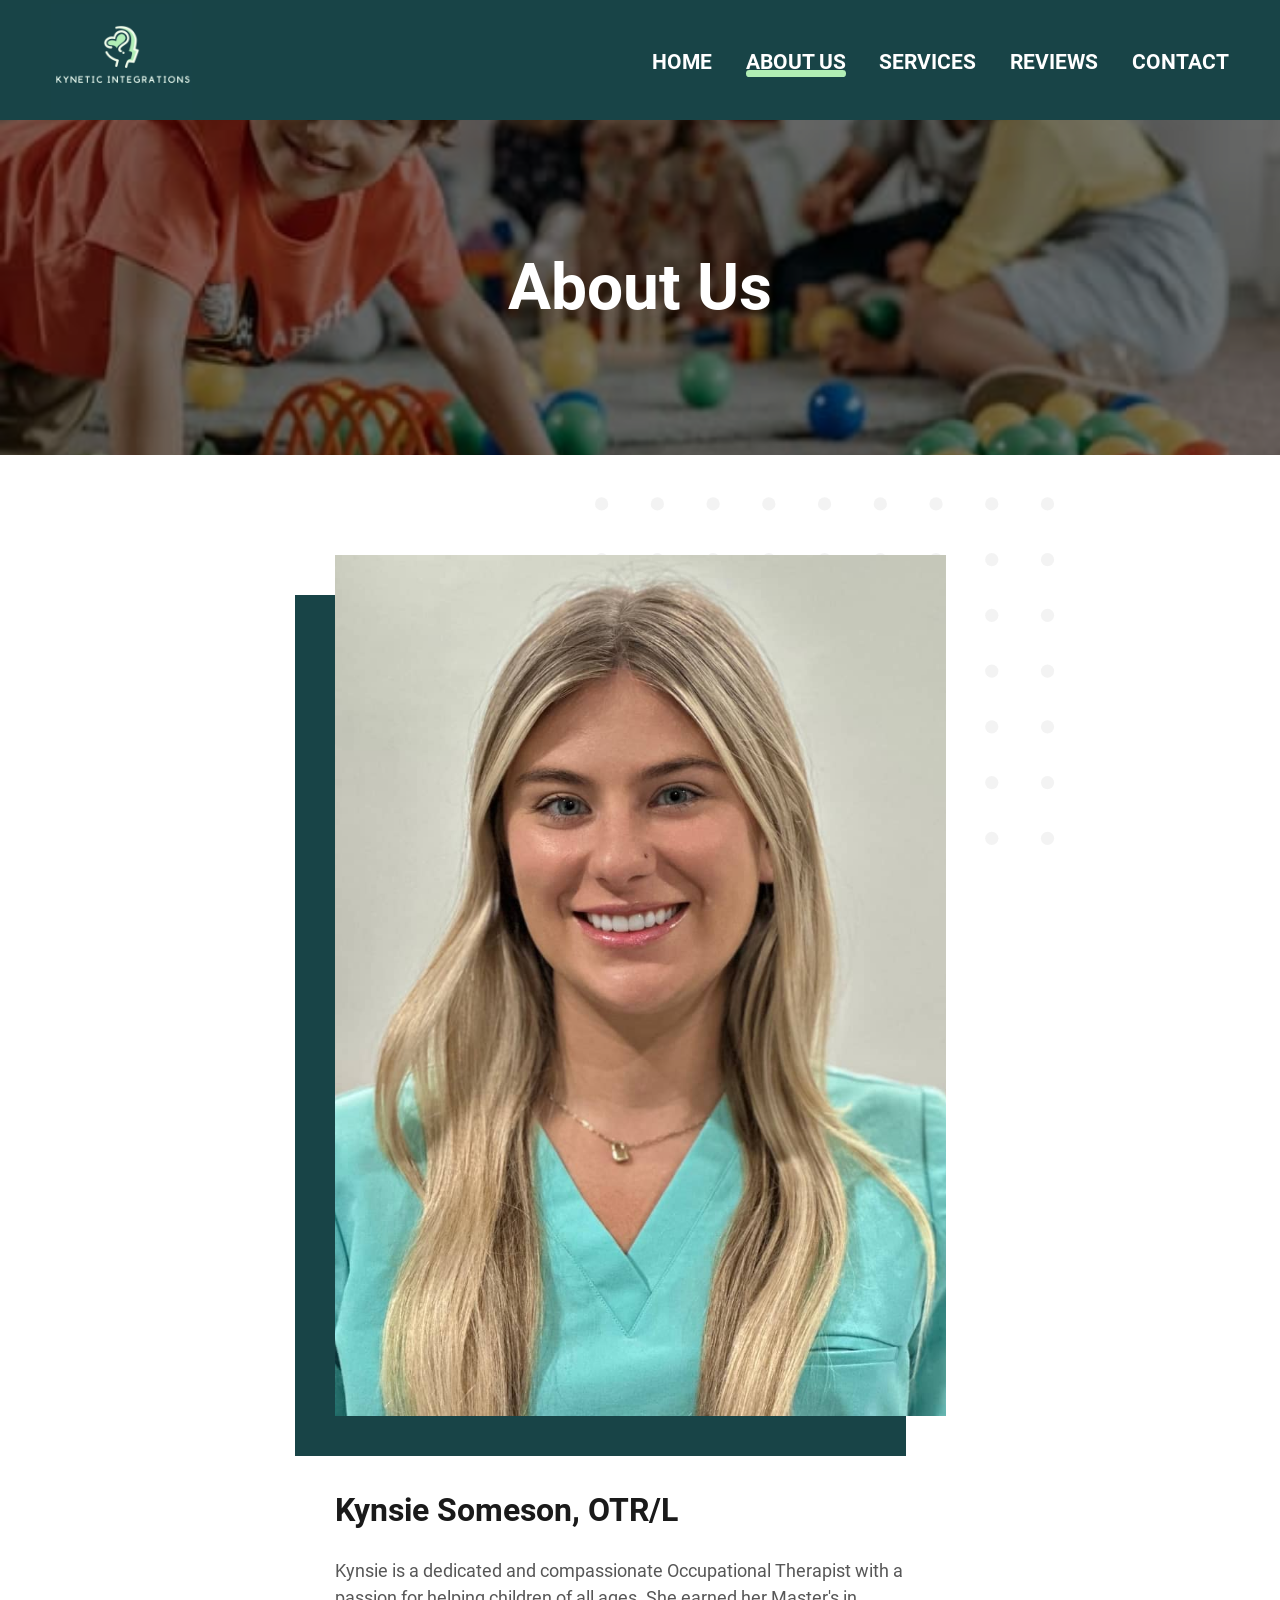
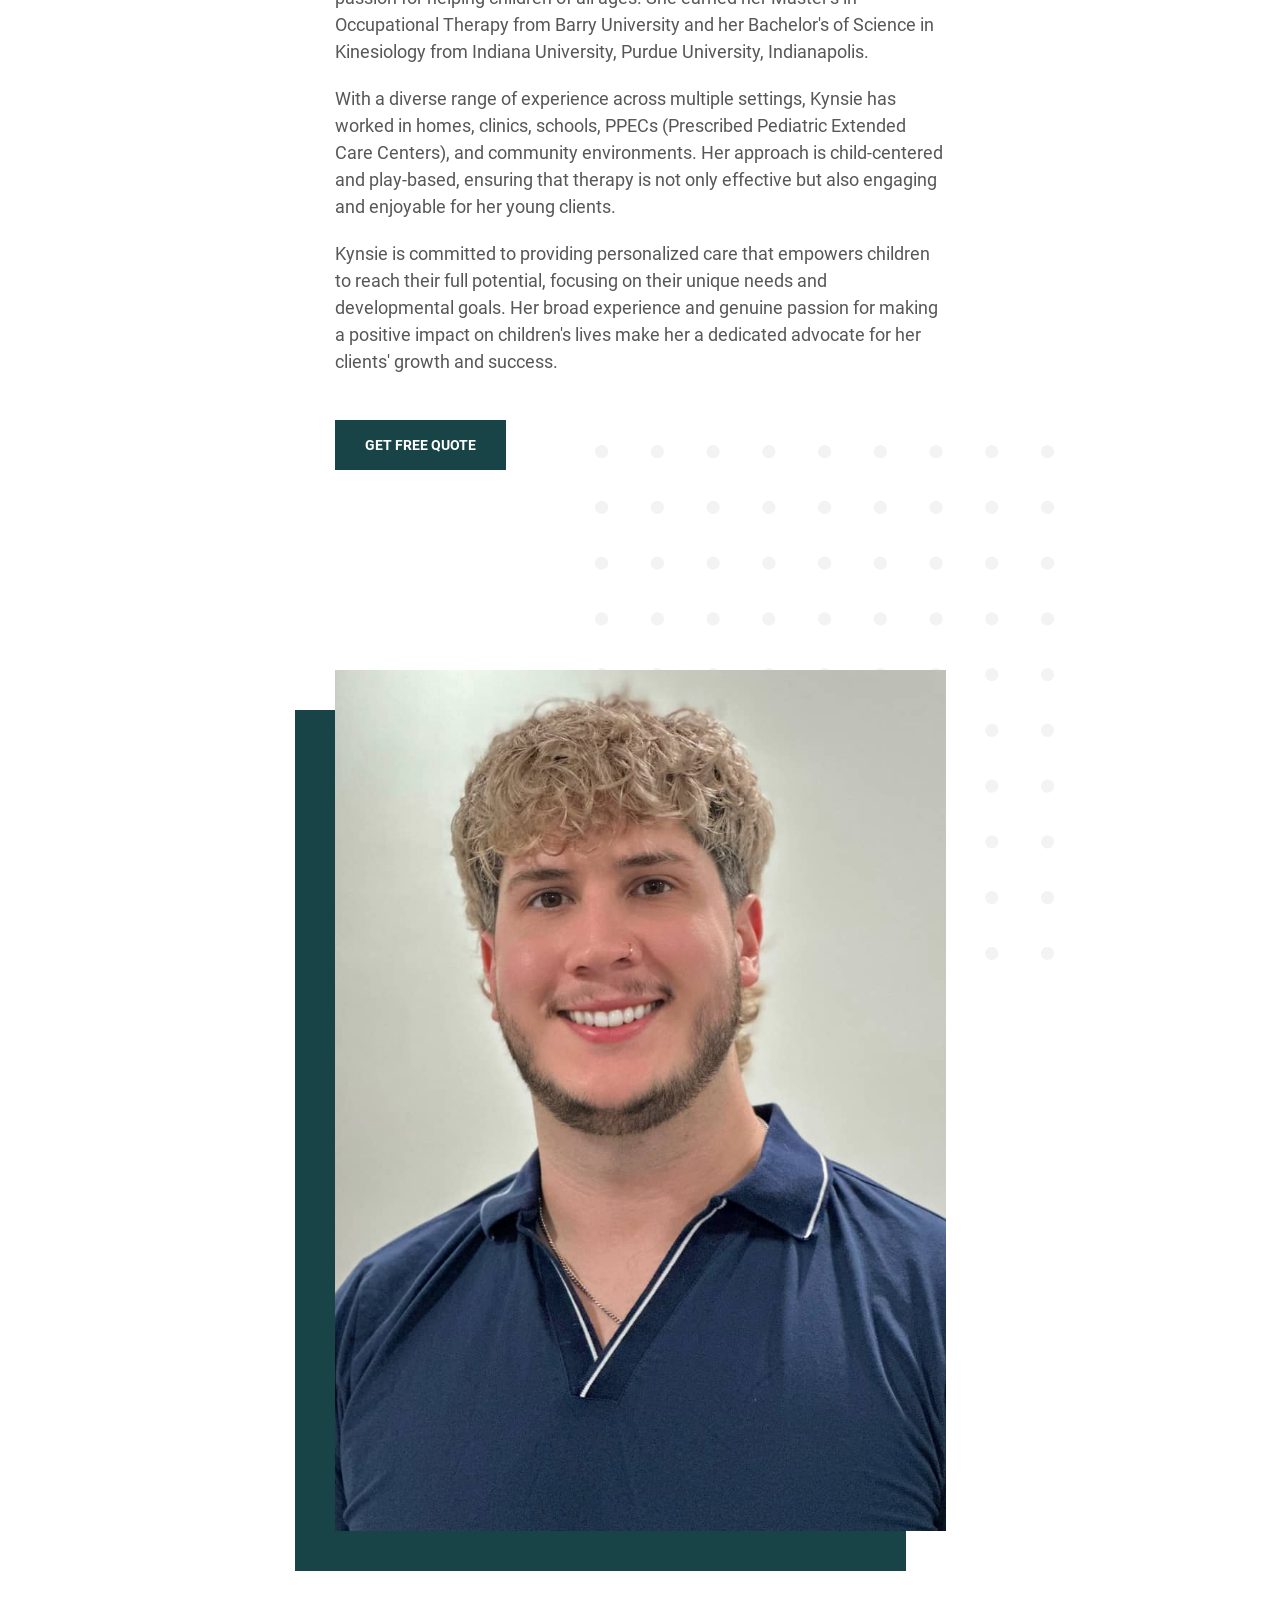
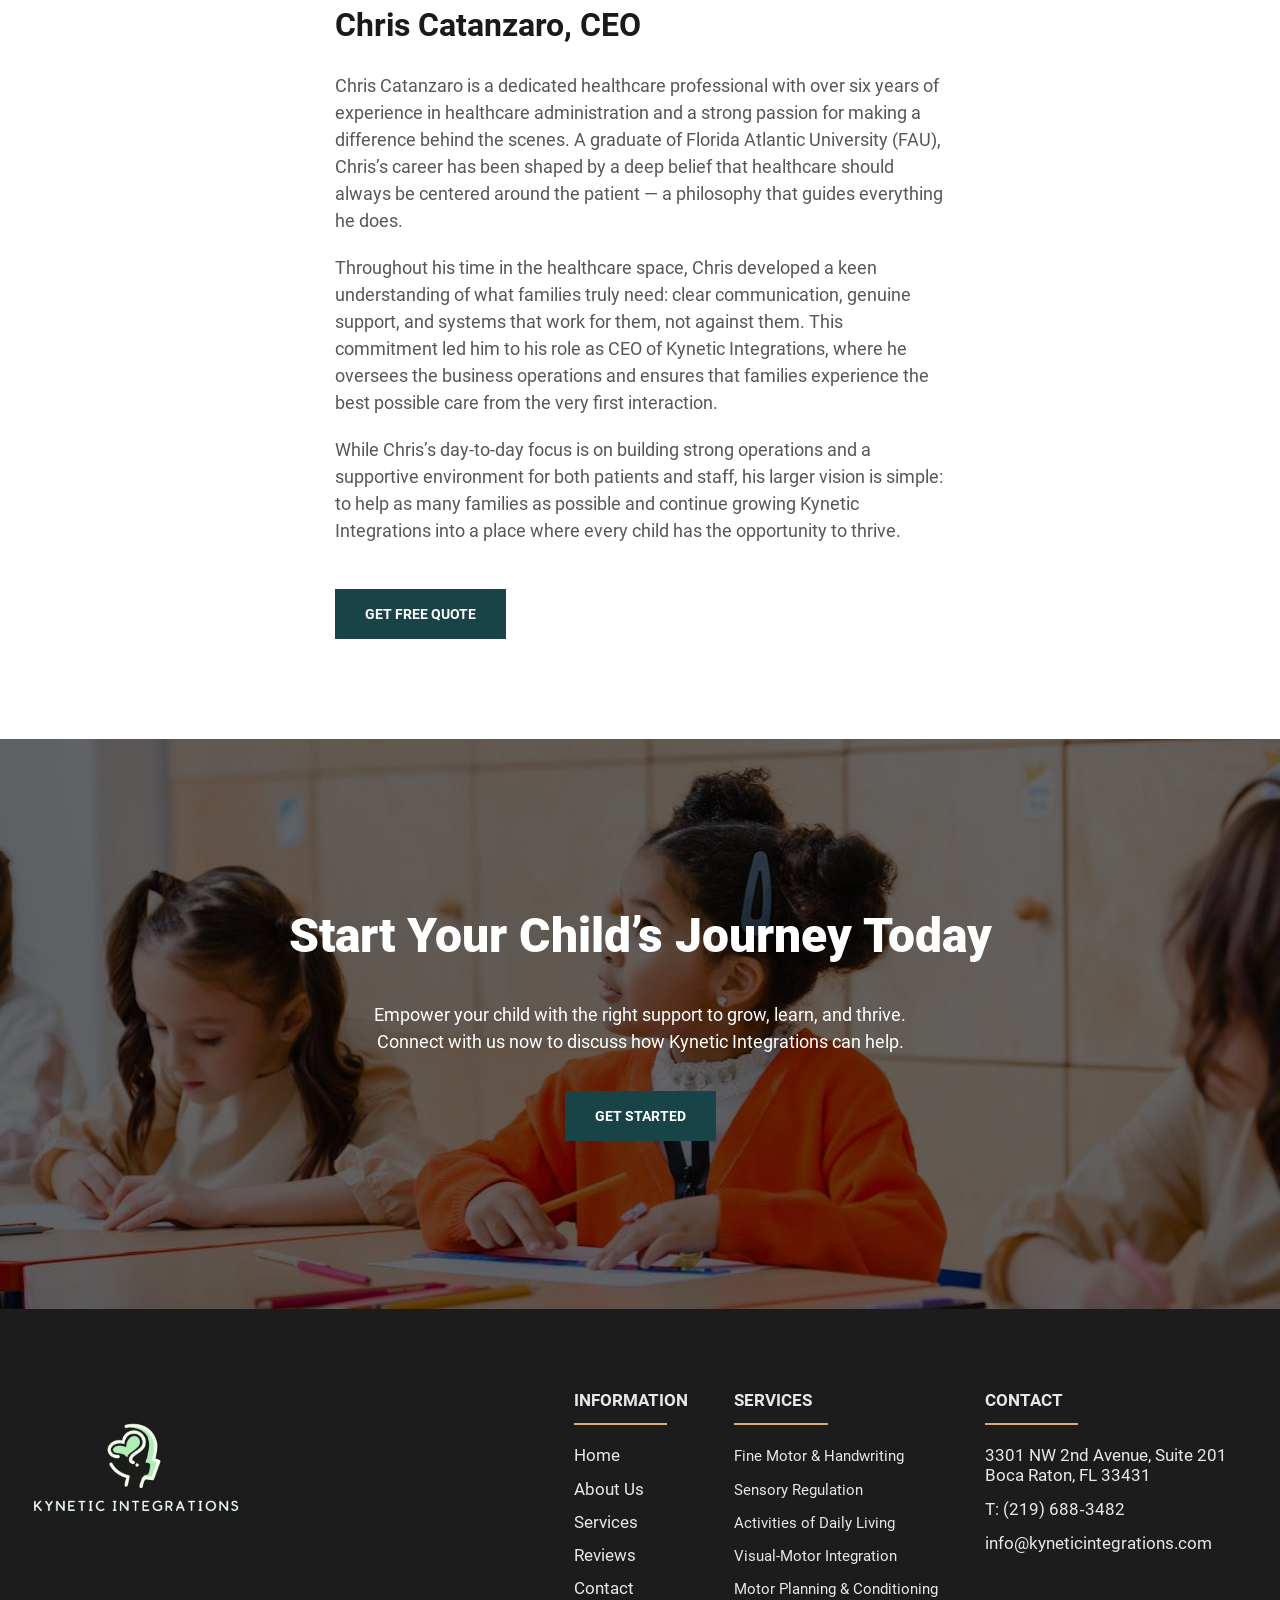
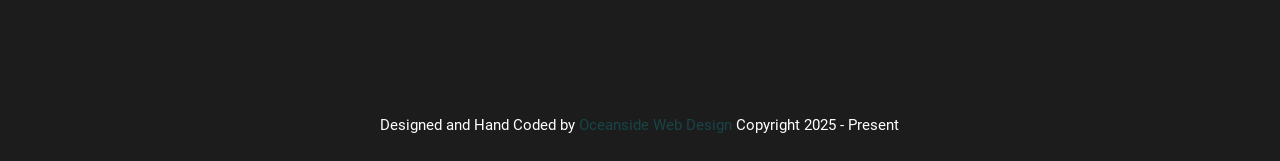
==== about.html @ 124f27e0 "Initial commit from kynetic template" ====
<!DOCTYPE html>
<html lang="en">
<head>
    <meta charset="UTF-8">
    <meta http-equiv="X-UA-Compatible" content="IE=edge">
    <meta name="viewport" content="width=device-width, initial-scale=1.0">

    <!--Swap our for actual link-->
    <link rel="canonical" href="https://www.kyneticintegrations.com/about">

    <meta name="description" content="">
    <meta name="keywords" content="">

    <!--Social Media Display-->
    <meta property="og:title" content="">
    <meta property="og:description" content="">
    <meta property="og:type" content="website">
    <meta property="og:url" content="">
   

    <!--Favicons-->
      <!--Favicons-->
    <!--Use https://realfavicongenerator.net/ to generate and download your favicons-->
    <link rel="icon" type="image/png" href="/favicon-96x96.png" sizes="96x96">
    <link rel="icon" type="image/svg+xml" href="/favicon.svg">
    <link rel="apple-touch-icon" sizes="180x180" href="/apple-touch-icon.png">
    <link rel="manifest" href="/site.webmanifest">

    <!-- Preload -->
    <link rel="preload" as="image" href="./images/about-m.jpg">
    <link rel="preload" as="font" type="font/woff2" href="fonts/roboto-v29-latin-regular.woff2" crossorigin>
    <link rel="preload" as="font" type="font/woff2" href="fonts/roboto-v29-latin-700.woff2" crossorigin>

    <link rel="stylesheet" href="./css/root.css">
    <link rel="stylesheet" href="./css/about.css">
    <link rel="stylesheet" href="./css/dark.css">

    <!--Put analytics tag here at the bottom to prevent it from render blocking-->

    <title>Kynetic Integrations | About Us | South Florida</title>
</head>
<body>
    <!--Screen reader skip main nav-->
    <a class="skip" aria-label="skip to main content" href="#main">Click To Skip To Main Content</a>

    <!-- ============================================ -->
    <!--                 Navigation                   -->
    <!-- ============================================ -->

    <div id="navigation">
        <div aria-hidden="true" class="background-color-div">
            <!--This div is used to overcome a z-index issue where the open
                #navbar-menu is on top of the #navigation. This bar places itself 
                behind the #navbar-menu so that menu appears behind the #navigation
            -->
        </div>
        <div class="container">
            <!--Logo-->
            <a class="logo" aria-label="click to go to home page" href="./index.html">
                <!--Light Colored Logo-->
                <img class="light" aria-hidden="true" src="./images/logo.png" decoding="async" alt="logo" width="221" height="66">
                <!--Dark Colored Logo-->
                <img class="dark" aria-hidden="true" src="./images/logo.png" decoding="async" loading="lazy" alt="logo" width="221" height="66">
            </a>

            <!--Main Nav-->
            <nav id="navbar-menu">
                <ul>
                    <li><a href="./index.html">Home</a></li>
                    <li><a class="active" href="./about.html">About Us</a></li>
                    <li><a href="./services.html">Services</a></li>
                    <li><a href="./reviews.html">Reviews</a></li>
                    <li><a href="./contact.html">Contact</a></li>
                </ul>
            </nav>
            <!--Mobile Nav toggle-->
            <button class="hamburger-menu">
                <span aria-hidden="true"></span>
            </button>
        </div>
    </div>

    <main id="main">

        <!-- ============================================ -->
        <!--                    LANDING                   -->
        <!-- ============================================ -->
    
        <section id="int-hero">
            <h1 id="home-h">About Us</h1>
            <picture>
                <source media="(max-width: 600px)" srcset="./images/about-m.jpg">
                <source media="(min-width: 601px)" srcset="./images/about.jpg">
                <img aria-hidden="true" decoding="async" src="./images/about.jpg" alt="child playing" width="400" height="662">
            </picture>
        </section>

        <!-- ============================================ -->
        <!--                   About                      -->
        <!-- ============================================ -->

        <section id="sidebyside" class="sidebyside">
            <div class="container">
                <div class="content">
                    <h2 class="title">Kynsie Someson, OTR/L</h2>
                   <p>
                    Kynsie is a dedicated and compassionate Occupational Therapist with a passion for helping children of all ages. She earned her Master's in Occupational Therapy from Barry University and her Bachelor's of Science in Kinesiology from Indiana University, Purdue University, Indianapolis. </p>
                    
                    <p>With a diverse range of experience across multiple settings, Kynsie has worked in homes, clinics, schools, PPECs (Prescribed Pediatric Extended Care Centers), and community environments.
                    Her approach is child-centered and play-based, ensuring that therapy is not only effective but also engaging and enjoyable for her young clients.
                </p> <p> Kynsie is committed to providing personalized care that empowers children to reach their full potential, focusing on their unique needs and developmental goals. Her broad experience and genuine passion for making a positive impact on children's lives make her a dedicated advocate for her clients' growth and success.
                   </p>
                    <a class="button-solid" href="./contact.html">Get Free Quote</a>
                </div>
                
                <picture class="image-box">
                     <source media="(max-width: 600px)" srcset="./images/kynsie-m.jpg">
                     <source media="(min-width: 601px)" srcset="./images/kynsie.jpg">
                     <img aria-hidden="true" loading="lazy" decoding="async" src="./images/kynsie.jpg" alt="kynsie someson" width="400" height="662">
                 </picture>
            </div>
       </section>

       <section id="sidebyside-reverse" class="sidebyside-reverse">
        <div class="container">
            <div class="content">
                <h2 class="title">Chris Catanzaro, CEO</h2>
               <p>
                Chris Catanzaro is a dedicated healthcare professional with over six years of experience in healthcare administration and a strong passion for making a difference behind the scenes. A graduate of Florida Atlantic University (FAU), Chris’s career has been shaped by a deep belief that healthcare should always be centered around the patient — a philosophy that guides everything he does.
            </p>
                
            <p> Throughout his time in the healthcare space, Chris developed a keen understanding of what families truly need: clear communication, genuine support, and systems that work for them, not against them. This commitment led him to his role as CEO of Kynetic Integrations, where he oversees the business operations and ensures that families experience the best possible care from the very first interaction.</p>

            <p>While Chris’s day-to-day focus is on building strong operations and a supportive environment for both patients and staff, his larger vision is simple: to help as many families as possible and continue growing Kynetic Integrations into a place where every child has the opportunity to thrive.</p>

                <a class="button-solid" href="./contact.html">Get Free Quote</a>
            </div>
            
            <picture class="image-box">
                 <source media="(max-width: 600px)" srcset="./images/chris-m.jpg">
                 <source media="(min-width: 601px)" srcset="./images/chris.jpg">
                 <img aria-hidden="true" loading="lazy" decoding="async" src="./images/chris.jpg" alt="chris catanzaro" width="400" height="662">
             </picture>
        </div>
   </section>

         <!-- ============================================ -->
        <!--             Final Call to Action             -->
        <!-- ============================================ -->

        <section id="cta">
            <div class="container">
                <h2 class="title">Start Your Child’s Journey Today</h2>
                <p>
                    Empower your child with the right support to grow, learn, and thrive. Connect with us now to discuss how Kynetic Integrations can help.
                </p>
                <a href="./contact.html" class="button-solid">Get Started</a>
            </div>
            <picture>
                <source media="(max-width: 600px)" srcset="./images/cta-m.jpg">
                <source media="(min-width: 601px)" srcset="./images/cta.jpg">
                <img aria-hidden="true" loading="lazy" decoding="async" src="./images/cta.jpg" alt="children learning" width="1920" height="1280">
             </picture>
        </section>
    </main>

    <!-- ============================================ -->
    <!--                     FOOTER                   -->
    <!-- ============================================ -->

    <footer id="footer">
        <div class="container">
            <div class="left-section">
                <a class="logo" href="./index.html"><img loading="lazy" decoding="async" src="./images/logo-transparent.png" alt="logo" width="264" height="78"></a>
            </div>
            <div class="right-section">
                <div class="lists">
                    <ul>
                        <li><h2>Information</h2></li>
                        <li><a href="./index.html">Home</a></li>
                        <li><a href="./about.html">About Us</a></li>
                        <li><a href="./services.html">Services</a></li>
                        <li><a href="./reviews.html">Reviews</a></li>
                        <li><a href="./contact.html">Contact</a></li>
                    </ul>
                    <ul>
                        <li><h2>Services</h2></li>
                        <li>Fine Motor & Handwriting</li>
                        <li>Sensory Regulation</li>
                        <li>Activities of Daily Living</li>
                        <li>Visual-Motor Integration</li>
                        <li>Motor Planning & Conditioning</li>
                      </ul>
                      <ul>
                        <li><h2>Contact</h2></li>
                        <li>
                          <a href="./contact.html">
                            3301 NW 2nd Avenue, Suite 201<br>
                            Boca Raton, FL 33431
                          </a>
                        </li>
                        <li>
                          <a href="tel:+12196883482">T: (219) 688‑3482</a>
                        </li>
                        <li>
                            <a href="mailto:info@kyneticintegrations.com">info@kyneticintegrations.com</a>
                        </li>
                      </ul>
                </div>
            </div>
        </div>

        <div class="credit">
            <span>Designed and Hand Coded by</span>
            <a href="https://www.oceansideweb.design/" target="_blank" rel="noopener">Oceanside Web Design</a>
            <span class="copyright"> Copyright 2025 - Present</span>
        </div>
    </footer>
    <script defer src="./nav.js"></script>
    <script defer src="./dark.js"></script>
    <!--
        This script adds a class to the body after scrolling 100px
        and we used these body.scroll styles to create some on scroll 
        animations with the navbar
    -->
    <script>
        document.addEventListener('scroll', (e) => { 
            const scroll = document.documentElement.scrollTop;
            if(scroll >= 100){
        document.querySelector('body').classList.add('scroll')
            } else {
            document.querySelector('body').classList.remove('scroll')
            }
        });
    </script>

</body>
</html>
---- css/root.css ----
/*-- -------------------------- -->
<---        Core Styles         -->
<--- -------------------------- -*/
/* Mobile */
@media only screen and (min-width: 0em) {
  :root {
    --primary: #184447;
    --primaryShade: #b1eeb5;
    --primaryDark: #805d0d;
    --bodyText: #1a1a1a;
  }
  /* roboto-regular - latin */
  @font-face {
    font-family: 'Roboto';
    font-style: normal;
    font-weight: 400;
    src: local(''), url('../fonts/roboto-v29-latin-regular.woff2') format('woff2'), /* Chrome 26+, Opera 23+, Firefox 39+ */ url('../fonts/roboto-v29-latin-regular.woff') format('woff');
    
    /* Chrome 6+, Firefox 3.6+, IE 9+, Safari 5.1+ */
  }
  /* roboto-700 - latin */
  @font-face {
    font-family: 'Roboto';
    font-style: normal;
    font-weight: 700;
    src: local(''), url('../fonts/roboto-v29-latin-700.woff2') format('woff2'), /* Chrome 26+, Opera 23+, Firefox 39+ */ url('../fonts/roboto-v29-latin-700.woff') format('woff');
    
    /* Chrome 6+, Firefox 3.6+, IE 9+, Safari 5.1+ */
  }
  /* roboto-900 - latin */
  @font-face {
    font-family: 'Roboto';
    font-style: normal;
    font-weight: 900;
    src: local(''), url('../fonts/roboto-v29-latin-900.woff2') format('woff2'), /* Chrome 26+, Opera 23+, Firefox 39+ */ url('../fonts/roboto-v29-latin-900.woff') format('woff');
    
    /* Chrome 6+, Firefox 3.6+, IE 9+, Safari 5.1+ */
  }
  body,
  html {
    margin: 0;
    padding: 0;
    font-size: 100%;
    font-family: 'Roboto', Arial, sans-serif;
    color: var(--bodyText);
    overflow-x: hidden;
  }
  *,
  *:before,
  *:after {
    margin: 0;
    padding: 0;
    box-sizing: border-box;
  }
  body {
    transition: background-color 0.3s;
  }
  .container {
    position: relative;
    width: 92%;
    margin: auto;
  }
  h1,
  h2,
  h3,
  h4,
  h5,
  h6 {
    margin: 0;
    color: #1a1a1a;
  }
  p,
  li,
  a {
    font-size: 1.125em;
    line-height: 1.5em;
    margin: 0;
  }
  p,
  li {
    color: #575757;
  }
  a:hover,
  button:hover {
    cursor: pointer;
  }
  .button-solid {
    font-size: 0.875em;
    font-weight: bold;
    text-transform: uppercase;
    text-decoration: none;
    display: inline-block;
    width: auto;
    line-height: 3.57142857em;
    height: 3.57142857em;
    text-align: center;
    padding: 0 2.14285714em;
    position: relative;
    z-index: 1;
    background-color: var(--primary);
    color: #fff;
    transition: color .3s;
    transition-delay: .1s;
  }
  .button-solid:hover {
    color: var(--primary);
  }
  .button-solid:hover:before {
    width: 100%;
  }
  .button-solid:before {
    content: '';
    position: absolute;
    display: block;
    height: 100%;
    opacity: 1;
    top: 0;
    left: 0;
    z-index: -1;
    background-color: var(--primaryShade);
    width: 0;
    transition: width .3s;
  }
  .skip {
    position: absolute;
    top: 0;
    left: 0;
    opacity: 0;
    z-index: -1111111;
  }
}
/* Reset Margins */
@media only screen and (min-width: 1024px) {
  body,
  html {
    padding: 0;
    margin: 0;
  }
}
/* Scale full website with the viewport width */
@media only screen and (min-width: 2000px) {
  body,
  html {
    font-size: .85vw;
  }
}
/*-- -------------------------- -->
<---         Navigation         -->
<--- -------------------------- -*/
/* Mobile - Top Drop Down */
@media only screen and (max-width: 1023px) {
  #navigation {
    position: fixed;
    top: 0;
    left: 0;
    width: 100%;
    z-index: 10000;
    height: auto;
    background-color: var(--primary);
  }
  #navigation .background-color-div {
    position: absolute;
    top: 0;
    left: 0;
    background-color: var(--primary);
    width: 100%;
    height: 100%;
    box-shadow: rgba(149, 157, 165, 0.2) 0px 8px 24px;
  }
  #navigation .container {
    padding: 0.8125em 0;
    width: 96%;
  }
  #navigation .logo {
    display: inline-block;
    height: 3.75em;
    width: auto;
  }
  #navigation .logo img {
    width: auto;
    height: 100%;
  }
  #navigation .logo .light {
    display: none;
  }
  #navigation .logo .dark {
    display: block;
  }
  #navigation .hamburger-menu {
    position: absolute;
    right: 0em;
    border: none;
    height: 3em;
    width: 3em;
    z-index: 100;
    display: block;
    background: transparent;
    padding: 0;
    top: 50%;
    transform: translateY(-50%);
    transition: top .3s;
  }
  #navigation .hamburger-menu span {
    height: 2px;
    width: 1.875em;
    background-color: #fff;
    display: block;
    position: absolute;
    left: 50%;
    transform: translateX(-50%);
    transition: background-color 0.3s;
  }
  #navigation .hamburger-menu span:before {
    content: '';
    position: absolute;
    display: block;
    height: 2px;
    width: 80%;
    background: #fff;
    opacity: 1;
    top: -6px;
    left: 0;
    transition: width .3s, left .3s, top .3s, transform .5s;
  }
  #navigation .hamburger-menu span:after {
    content: '';
    position: absolute;
    display: block;
    height: 2px;
    width: 80%;
    background: #fff;
    opacity: 1;
    top: 6px;
    left: 0;
    transition: width .3s, left .3s, top .3s, transform .3s;
  }
  #navigation .hamburger-menu.clicked span {
    background-color: transparent;
  }
  #navigation .hamburger-menu.clicked span:before {
    width: 100%;
    transform: translate(-50%, -50%) rotate(225deg);
    left: 50%;
    top: 50%;
  }
  #navigation .hamburger-menu.clicked span:after {
    width: 100%;
    transform: translate(-50%, -50%) rotate(-225deg);
    left: 50%;
    top: 50%;
  }
  #navigation #navbar-menu {
    position: fixed;
    right: 0;
    padding: 0;
    width: 100%;
    border-radius: 0 0 0.375em 0.375em;
    z-index: -1;
    overflow: hidden;
    box-shadow: rgba(149, 157, 165, 0.2) 0px 8px 24px;
    background-color: #fff;
    top: 4em;
    padding-top: 0;
    height: 0;
    transition: height 0.3s, padding-top 0.3s, top 0.3s;
  }
  #navigation #navbar-menu ul {
    padding: 0;
    perspective: 700px;
  }
  #navigation #navbar-menu ul li {
    list-style: none;
    margin-bottom: 1.5em;
    text-align: center;
    transform-style: preserve-3d;
    opacity: 0;
    transform: translateY(-0.4375em) rotateX(90deg);
    transition: opacity .5s, transform .5s;
  }
  #navigation #navbar-menu ul li:nth-of-type(1) {
    transition-delay: .1s;
  }
  #navigation #navbar-menu ul li:nth-of-type(2) {
    transition-delay: .2s;
  }
  #navigation #navbar-menu ul li:nth-of-type(3) {
    transition-delay: .3s;
  }
  #navigation #navbar-menu ul li:nth-of-type(4) {
    transition-delay: .4s;
  }
  #navigation #navbar-menu ul li:nth-of-type(5) {
    transition-delay: .5s;
  }
  #navigation #navbar-menu ul li a {
    text-decoration: none;
    text-transform: uppercase;
    color: #000;
    font-size: 1.1875em;
    text-align: center;
    display: inline-block;
    position: relative;
    font-weight: bold;
  }
  #navigation #navbar-menu ul li a.active:before {
    content: '';
    position: absolute;
    display: block;
    height: 0.42105263em;
    background: var(--primary);
    opacity: 1;
    bottom: 0.26315789em;
    border-radius: 0.21052632em;
    left: -0.31578947em;
    right: -0.31578947em;
    z-index: -1;
  }
  #navigation #navbar-menu.open {
    height: 21em;
    padding-top: 2.5em;
    z-index: -100;
  }
  #navigation #navbar-menu.open ul li {
    opacity: 1;
    transform: translateY(0) rotateX(0);
  }
}
/* Desktop */
@media only screen and (min-width: 64em) {
  ::-webkit-scrollbar-track {
    -webkit-box-shadow: inset 0 0 0.375em rgba(0, 0, 0, 0.3);
    background-color: #fff;
  }
  ::-webkit-scrollbar-track-piece {
    background-color: #f0f0f0;
  }
  ::-webkit-scrollbar {
    width: 0.75em;
    background-color: #F5F5F5;
  }
  ::-webkit-scrollbar-thumb {
    border-radius: 0.625em;
    background: var(--primary);
  }
  body.scroll #navigation .background-color-div {
    height: 100%;
    box-shadow: rgba(100, 100, 111, 0.2) 0px 7px 29px 0px;
  }
  body.scroll #navigation .logo .light {
    display: none;
  }
  body.scroll #navigation .logo .dark {
    display: block;
  }
  body.scroll #navigation #navbar-menu ul li a {
    color: #fff;
  }
  body.scroll #dark-mode-toggle svg path {
    fill: #000;
  }
  body.dark-mode #navigation .background-color-div {
    height: 100%;
    box-shadow: rgba(100, 100, 111, 0.2) 0px 7px 29px 0px;
  }
  #navigation {
    width: 100%;
    height: 7.5em;
    position: fixed;
    top: 0;
    left: 0;
    z-index: 200000;
    padding: 0;
    display: flex;
    align-items: center;
    background-color: var(--primary);
  }
  #navigation .background-color-div {
    position: absolute;
    top: 0;
    left: 0;
    width: 100%;
    background-color: var(--primary);
    height: 0;
    transition: height .3s;
  }
  #navigation .container {
    max-width: 75em;
    display: flex;
    justify-content: flex-end;
    align-items: center;
  }
  #navigation .logo {
    margin-right: auto;
    height: 6.25em;
    width: auto;
  }
  #navigation .logo img {
    width: auto;
    height: 100%;
  }
  #navigation #navbar-menu ul {
    padding: 0;
    display: flex;
    justify-content: flex-end;
    align-items: center;
  }
  #navigation #navbar-menu ul li {
    list-style: none;
    margin-left: 1.875em;
    padding-top: 0.1875em;
  }
  #navigation #navbar-menu ul li a {
    text-decoration: none;
    font-weight: bold;
    font-size: 1.1875em;
    text-transform: uppercase;
    position: relative;
    z-index: 1;
    color: #fff;
    transition: color .3s;
  }
  #navigation #navbar-menu ul li a:before {
    content: '';
    position: absolute;
    display: block;
    height: 0.31578947em;
    border-radius: 0.15789474em;
    background: var(--primaryShade);
    opacity: 1;
    bottom: -0.15789474em;
    z-index: -1;
    left: 0;
    width: 0%;
    transition: width .3s;
  }
  #navigation #navbar-menu ul li a:hover:before {
    width: 100%;
  }
  #navigation #navbar-menu ul li a.active:before {
    content: '';
    position: absolute;
    display: block;
    width: 100%;
    height: 0.31578947em;
    background: var(--primaryShade);
    opacity: 1;
    bottom: -0.15789474em;
    border-radius: 0.15789474em;
    left: 0em;
    right: -0.31578947em;
    z-index: -1;
    transition: bottom .3s;
  }
  #navigation .hamburger-menu {
    display: none;
  }
}
/* Dark Mode Mobile */
@media only screen and (max-width: 1023px) {
  body.dark-mode #navigation .background-color-div {
    background-color: var(--dark);
  }
  body.dark-mode #navigation .hamburger-menu.clicked span {
    background-color: var(--dark);
  }
  body.dark-mode #navigation .hamburger-menu span {
    background-color: #fff;
  }
  body.dark-mode #navigation .hamburger-menu span:before,
  body.dark-mode #navigation .hamburger-menu span:after {
    background-color: #fff;
  }
  body.dark-mode #navigation .logo .light {
    display: block;
  }
  body.dark-mode #navigation .logo .dark {
    display: none !important;
  }
  body.dark-mode #navigation #navbar-menu {
    background-color: var(--medium);
  }
  body.dark-mode #navigation #navbar-menu ul li a {
    color: #fff;
  }
  body.dark-mode #navigation #navbar-menu ul li a:before {
    background: var(--accent);
  }
  body.dark-mode #navigation #navbar-menu ul li a.active {
    color: var(--primary);
  }
}
/* Dark Mode Desktop */
@media only screen and (min-width: 1024px) {
  body.dark-mode #navigation .background-color-div {
    background-color: var(--dark);
  }
  body.dark-mode #navigation .logo .light {
    display: block;
  }
  body.dark-mode #navigation .logo .dark {
    display: none !important;
  }
  body.dark-mode #navigation #navbar-menu ul li a {
    color: #fff;
  }
  body.dark-mode #navigation #navbar-menu ul li a:before {
    background: var(--accent);
  }
  body.dark-mode #navigation #navbar-menu ul li a.active {
    color: var(--primary);
  }
}
/*-- -------------------------- -->
<---   Interior Page Header     -->
<--- -------------------------- -*/
/* Mobile */
@media only screen and (min-width: 0em) {
  #int-hero {
    display: flex;
    justify-content: center;
    align-items: center;
    flex-direction: column;
    position: relative;
    z-index: 1;
    min-height: 30vh;
    padding-top: 3.125em;
  }
  #int-hero:before {
    content: '';
    position: absolute;
    display: block;
    height: 100%;
    width: 100%;
    background: #000;
    opacity: .5;
    top: 0;
    left: 0;
    z-index: -1;
  }
  #int-hero picture {
    position: absolute;
    top: 0;
    left: 0;
    height: 100%;
    width: 100%;
    z-index: -2;
  }
  #int-hero picture img {
    position: absolute;
    top: 0;
    left: 0;
    height: 100%;
    width: 100%;
    object-fit: cover;
    object-position: 50% 40%;
  }
  #int-hero h1 {
    color: #fff;
    font-size: 2.13333333em;
    text-align: center;
    margin: 0 auto;
    position: relative;
    width: 96%;
    max-width: 7.8125em;
    margin-top: 1.09375em;
    margin-bottom: 0.46875em;
  }
  #int-hero p {
    color: #fff;
    text-align: center;
    max-width: 22.22222222em;
    margin: auto;
    margin-bottom: 1.66666667em;
    display: block;
    width: 96%;
  }
}
/* Tablet */
@media only screen and (min-width: 48em) {
  #int-hero {
    font-size: 16px;
  }
  #int-hero h1 {
    font-size: 4em;
  }
}
/* Small Desktop */
@media only screen and (min-width: 64em) {
  #int-hero {
    min-height: 18.75em;
    height: auto;
    padding-top: 11.25em;
    padding-block-end: 6.25em;
    background-attachment: fixed;
    font-size: inherit;
  }
}
/*-- -------------------------- -->
<---           Footer           -->
<--- -------------------------- -*/
/* Mobile */
@media only screen and (min-width: 0em) {
  #footer {
    background: #1C1C1C;
    padding: 5.25em 0 1.25em;
    font-size: min(4vw, 1.2em);
  }
  #footer .left-section {
    margin: auto;
    margin-bottom: 3.125em;
    text-align: center;
  }
  #footer .left-section .logo {
    display: inline-block;
    margin: auto;
    width: auto;
    height: 10em;
    margin-bottom: 1.875em;
    text-align: center;
  }
  #footer .left-section .logo img {
    width: auto;
    height: 100%;
    display: block;
  }
  #footer .left-section p {
    font-size: 0.875em;
    line-height: 1.92857143;
    color: #fff;
    opacity: .9;
    text-align: center;
    width: 100%;
    width: 21.92857143em;
    margin: auto;
  }
  #footer .right-section {
    width: 96%;
    max-width: 25.4375em;
    margin: auto;
  }
  #footer .right-section .lists {
    display: flex;
    justify-content: space-between;
    flex-wrap: wrap;
    width: 96%;
    max-width: 22.9375em;
    margin: auto;
  }
  #footer .right-section .lists ul {
    padding: 0;
    margin-bottom: 0;
    margin-top: 0;
  }
  #footer .right-section .lists ul:nth-of-type(3) {
    margin-top: 3.125em;
  }
  #footer .right-section .lists ul:nth-of-type(3) li {
    display: flex;
    justify-content: flex-start;
    align-items: center;
    margin-bottom: 0.88888889em;
  }
  #footer .right-section .lists ul:nth-of-type(3) li:last-of-type {
    margin-bottom: 0;
  }
  #footer .right-section .lists ul li {
    list-style: none;
    margin-bottom: 0.66666667em;
    color: #fff;
    font-size: 1em;
    opacity: .9;
  }
  #footer .right-section .lists ul li a {
    text-decoration: none;
    color: #fff;
    line-height: 1.16666667;
    transition: color .3s;
  }
  #footer .right-section .lists ul li a:hover {
    color: var(--primary);
  }
  #footer .right-section .lists ul h2 {
    color: #fff;
    font-size: 1.125em;
    line-height: 1.16666667;
    margin-bottom: 2.05555556em;
    text-transform: uppercase;
    font-weight: bold;
    position: relative;
  }
  #footer .right-section .lists ul h2:before {
    content: '';
    position: absolute;
    display: block;
    height: 0.11111111em;
    width: 5.38888889em;
    background: #EEBE76;
    opacity: 1;
    bottom: -0.88888889em;
    left: 0;
  }
  #footer .right-section .buttons {
    display: flex;
    justify-content: center;
  }
  #footer .right-section .button-solid {
    margin: 0;
    height: 2.94444444em;
    padding-top: 0.16666667em;
    width: 13.88888889em;
  }
  #footer .credit {
    color: #fff;
    width: 96%;
    margin: auto;
    text-align: center;
    margin-top: 6.25em;
    line-height: 2.25em;
    font-size: 1em;
  }
  #footer .credit a {
    color: var(--primary);
    text-decoration: none;
    font-size: 1em;
  }
  #footer .credit a:hover {
    text-decoration: underline;
  }
  #footer .credit .copyright {
    display: block;
    font-size: 1em;
  }
}
/* Small Desktop */
@media only screen and (min-width: 64em) {
  #footer {
    font-size: min(1.2vw, 1em);
  }
  #footer .container {
    display: flex;
    flex-direction: row;
    flex-wrap: nowrap;
    justify-content: space-between;
    width: 96%;
    max-width: 82.5em;
    margin: auto;
    padding: 0;
  }
  #footer .left-section {
    width: 25.5625em;
    margin: 0;
    text-align: left;
  }
  #footer .left-section .logo {
    text-align: left;
    margin-left: 0;
    height: 10em;
  }
  #footer .left-section p {
    text-align: left;
    margin-left: 0;
  }
  #footer .right-section {
    margin: 0;
    width: 44.3125em;
    max-width: none;
  }
  #footer .right-section .lists {
    width: 96%;
    max-width: 48.0625em;
    margin: 0;
    max-width: initial;
  }
  #footer .right-section .lists ul:nth-of-type(3) {
    margin-top: 0;
  }
  #footer .right-section .lists ul:nth-of-type(3) li:first-of-type {
    margin-bottom: 0;
  }
  #footer .right-section .lists ul li a {
    position: relative;
  }
  #footer .right-section .lists ul li a:before {
    content: '';
    position: absolute;
    display: block;
    height: 0.11111111em;
    width: 0%;
    background: var(--primary);
    opacity: 1;
    bottom: -0.16666667em;
    left: 0;
    transition: width .3s;
  }
  #footer .right-section .lists ul li a:hover:before {
    width: 100%;
  }
  #footer .right-section .buttons {
    justify-content: flex-start;
  }
  #footer .credit .copyright {
    display: inline-block;
  }
}
/* Dark Mode */
@media only screen and (min-width: 0em) {
  body.dark-mode #footer {
    background: #061623;
  }
}
---- css/about.css ----
/*-- -------------------------- -->
<---       Side By Side         -->
<--- -------------------------- -*/
/* Mobile */
@media only screen and (min-width: 0em) {
  #sidebyside {
    padding: 50px 0;
  }
  #sidebyside .container {
    display: flex;
    justify-content: center;
    flex-direction: column;
    align-items: center;
  }
  #sidebyside .content {
    order: 2;
    margin: auto;
    margin-top: 4.6875em;
    max-width: 38.1875em;
  }
  #sidebyside .content h2 {
    font-size: 2em;
    margin-bottom: 0.875em;
  }
  #sidebyside .content p {
    margin-bottom: 1.11111111em;
  }
  #sidebyside .content ul {
    padding-left: 1.25em;
    margin-bottom: 1.25em;
  }
  #sidebyside .content ul li {
    list-style: none;
    display: flex;
    justify-content: flex-start;
    align-items: flex-start;
  }
  #sidebyside .content ul li img {
    margin-right: 0.625em;
    margin-top: 0.22222222em;
  }
  #sidebyside .content .button-solid {
    margin-top: 1.78571429em;
  }
  #sidebyside .image-box {
    display: block;
    position: relative;
    margin: auto;
    width: 38.1875em;
    height: 53.8125em;
    font-size: min(1.4vw, 1em);
  }
  #sidebyside .image-box:before {
    content: '';
    position: absolute;
    display: block;
    height: 100%;
    width: 100%;
    background: var(--primary);
    opacity: 1;
    top: 2.5em;
    left: -2.5em;
  }
  #sidebyside .image-box:after {
    content: '';
    position: absolute;
    display: block;
    height: 32.25em;
    width: 28.75em;
    background: url("/images/content-circles.svg");
    background-size: contain;
    background-position: center;
    background-repeat: no-repeat;
    opacity: 1;
    top: -14.125em;
    right: -6.8125em;
    z-index: -1;
  }
  #sidebyside .image-box img {
    position: absolute;
    top: 0;
    left: 0;
    height: 100%;
    width: 100%;
    object-fit: cover;
  }
}
/* Inbetween */
@media only screen and (min-width: 666px) {
  #sidebyside {
    padding: 6.25em 0;
  }
}
/* Small Desktop */
@media only screen and (min-width: 1300px) {
  #sidebyside {
    padding: 9.375em 0;
  }
  #sidebyside .container {
    max-width: 86.9375em;
    flex-direction: row;
    justify-content: space-between;
    align-items: flex-start;
  }
  #sidebyside .content {
    margin: 0;
    width: 60%;
  }
  #sidebyside .content h2 {
    font-size: 3em;
  }
  #sidebyside .image-box {
    margin: 0;
    margin-right: 10.625em;
  }
}
/*-- -------------------------- -->
<---       Side By Side Reverse         -->
<--- -------------------------- -*/
/* Mobile */
@media only screen and (min-width: 0em) {
  #sidebyside-reverse {
    padding: 50px 0;
  }
  #sidebyside-reverse .container {
    display: flex;
    justify-content: center;
    flex-direction: column;
    align-items: center;
  }
  #sidebyside-reverse .content {
    order: 2;
    margin: auto;
    margin-top: 4.6875em;
    max-width: 38.1875em;
  }
  #sidebyside-reverse .content h2 {
    font-size: 2em;
    margin-bottom: 0.875em;
  }
  #sidebyside-reverse .content p {
    margin-bottom: 1.11111111em;
  }
  #sidebyside-reverse .content ul {
    padding-left: 1.25em;
    margin-bottom: 1.25em;
  }
  #sidebyside-reverse .content ul li {
    list-style: none;
    display: flex;
    justify-content: flex-start;
    align-items: flex-start;
  }
  #sidebyside-reverse .content ul li img {
    margin-right: 0.625em;
    margin-top: 0.22222222em;
  }
  #sidebyside-reverse .content .button-solid {
    margin-top: 1.78571429em;
  }
  #sidebyside-reverse .image-box {
    display: block;
    position: relative;
    margin: auto;
    width: 38.1875em;
    height: 53.8125em;
    font-size: min(1.4vw, 1em);
  }
  #sidebyside-reverse .image-box:before {
    content: '';
    position: absolute;
    display: block;
    height: 100%;
    width: 100%;
    background: var(--primary);
    opacity: 1;
    top: 2.5em;
    left: -2.5em;
  }
  #sidebyside-reverse .image-box:after {
    content: '';
    position: absolute;
    display: block;
    height: 32.25em;
    width: 28.75em;
    background: url("/images/content-circles.svg");
    background-size: contain;
    background-position: center;
    background-repeat: no-repeat;
    opacity: 1;
    top: -14.125em;
    right: -6.8125em;
    z-index: -1;
  }
  #sidebyside-reverse .image-box img {
    position: absolute;
    top: 0;
    left: 0;
    height: 100%;
    width: 100%;
    object-fit: cover;
  }
}
/* Inbetween */
@media only screen and (min-width: 666px) {
  #sidebyside-reverse {
    padding: 6.25em 0;
  }
}
/* Small Desktop */
@media only screen and (min-width: 1300px) {
  #sidebyside-reverse {
    padding: 9.375em 0;
  }
  #sidebyside-reverse .container {
    max-width: 86.9375em;
    flex-direction: row;
    justify-content: space-between;
    align-items: flex-start;
  }
  #sidebyside-reverse .content {
    margin: 0;
    width: 60%;
    order: 1;
  }
  #sidebyside-reverse .content h2 {
    font-size: 3em;
  }
  #sidebyside-reverse .image-box {
    margin: 0;
    margin-left: 10.625em;
    order: 2;
  }
  #sidebyside-reverse .image-box:before {
    left: auto;
    right: -2.5em;
  }
  #sidebyside-reverse .image-box:after {
    right: auto;
    left: -6.8125em;
  }
}
/*-- -------------------------- -->
<---    Final Call To Action    -->
<--- -------------------------- -*/
/* Mobile */
@media only screen and (min-width: 0em) {
  #cta {
    position: relative;
    padding: 3.125em 0;
  }
  #cta:before {
    content: '';
    position: absolute;
    display: block;
    height: 100%;
    width: 100%;
    background: #000;
    opacity: .6;
    top: 0;
    left: 0;
    z-index: -1;
  }
  #cta .container {
    text-align: center;
  }
  #cta picture {
    position: absolute;
    top: 0;
    left: 0;
    height: 100%;
    width: 100%;
    z-index: -2;
  }
  #cta picture img {
    position: absolute;
    top: 0;
    left: 0;
    height: 100%;
    width: 100%;
    object-fit: cover;
  }
  #cta .title {
    font-weight: 900;
    font-size: min(9vw, 3em);
    line-height: 1.20833333;
    color: #fff;
    position: relative;
    margin-bottom: 0.75em;
    text-align: center;
  }
  #cta p {
    color: #fff;
    text-align: center;
    opacity: 1;
    margin: auto;
    margin-bottom: 2em;
    width: 96%;
    max-width: 33.22222222em;
  }
}
/* Small Desktop */
@media only screen and (min-width: 64em) {
  #cta {
    padding: 10.5em 0;
  }
}
/* Large Desktop */
@media only screen and (min-width: 1300px) {
  #cta {
    position: relative;
    margin-top: 6.25em;
  }
  #cta:before {
    display: none;
  }
  #cta:after {
    content: '';
    position: absolute;
    display: block;
    height: 69.25em;
    width: 125em;
    background: url("../images/cta-squares.svg");
    background-size: contain;
    background-position: center;
    background-repeat: no-repeat;
    opacity: 1;
    bottom: 0;
    left: 50%;
    transform: translateX(-50%);
    z-index: -3;
  }
  #cta .container {
    width: 90.0625%;
    margin: auto;
  }
  #cta picture {
    width: 90.0625%;
    left: 50%;
    transform: translateX(-50%);
  }
  #cta picture:before {
    content: '';
    position: absolute;
    display: block;
    height: 100%;
    width: 100%;
    background: #000;
    opacity: .6;
    top: 0;
    left: 0;
    z-index: 1;
  }
}
/* Dark Mode */
@media only screen and (min-width: 0em) {
  body.dark-mode #cta:after {
    display: none;
  }
}
---- css/dark.css ----
/*-- -------------------------- -->
<---      Core Dark Styles      -->
<--- -------------------------- -*/
/* Mobile */
@media only screen and (min-width: 0em) {
  :root {
    --dark: #082032;
    --medium: #2C394B;
    --accent: #334756;
  }
  body.dark-mode {
    background-color: var(--dark);
  }
  body.dark-mode p,
  body.dark-mode li,
  body.dark-mode h1,
  body.dark-mode h2,
  body.dark-mode h3,
  body.dark-mode h4,
  body.dark-mode h5,
  body.dark-mode h6 {
    color: #fff;
  }
  body.dark-mode .light {
    display: none;
  }
  body.dark-mode .dark {
    display: block !important;
  }
  .dark {
    display: none;
  }
}
/*-- -------------------------- -->
<---      Dark Mode Toggle      -->
<--- -------------------------- -*/
/* Mobile */
@media only screen and (min-width: 0em) {
  body.dark-mode #dark-mode-toggle .sun {
    transform: translate(-50%, -50%);
    opacity: 1;
  }
  body.dark-mode #dark-mode-toggle .moon {
    transform: translate(-50%, -150%);
    opacity: 0;
  }
  #dark-mode-toggle {
    display: block;
    position: absolute;
    top: 50%;
    transform: translateY(-50%);
    right: 3.75em;
    width: 3em;
    height: 3em;
    background: transparent;
    border: none;
    overflow: hidden;
    padding: 0;
  }
  #dark-mode-toggle img,
  #dark-mode-toggle svg {
    position: absolute;
    top: 50%;
    left: 50%;
    transform: translate(-50%, -50%);
    width: 1.5625em;
    height: 1.5625em;
    pointer-events: none;
  }
  #dark-mode-toggle .moon {
    z-index: 2;
    transition: transform .3s, opacity .3s, fill .3s;
    fill: #000;
  }
  #dark-mode-toggle .sun {
    z-index: 1;
    transform: translate(-50%, 100%);
    opacity: 0;
    transition: transform .3s, opacity .3s;
  }
}
/* Desktop */
@media only screen and (min-width: 64em) {
  #dark-mode-toggle {
    position: relative;
    top: auto;
    right: auto;
    transform: none;
    margin-left: 1.875em;
    margin-bottom: 0em;
  }
  #dark-mode-toggle .moon {
    fill: #fff;
  }
}
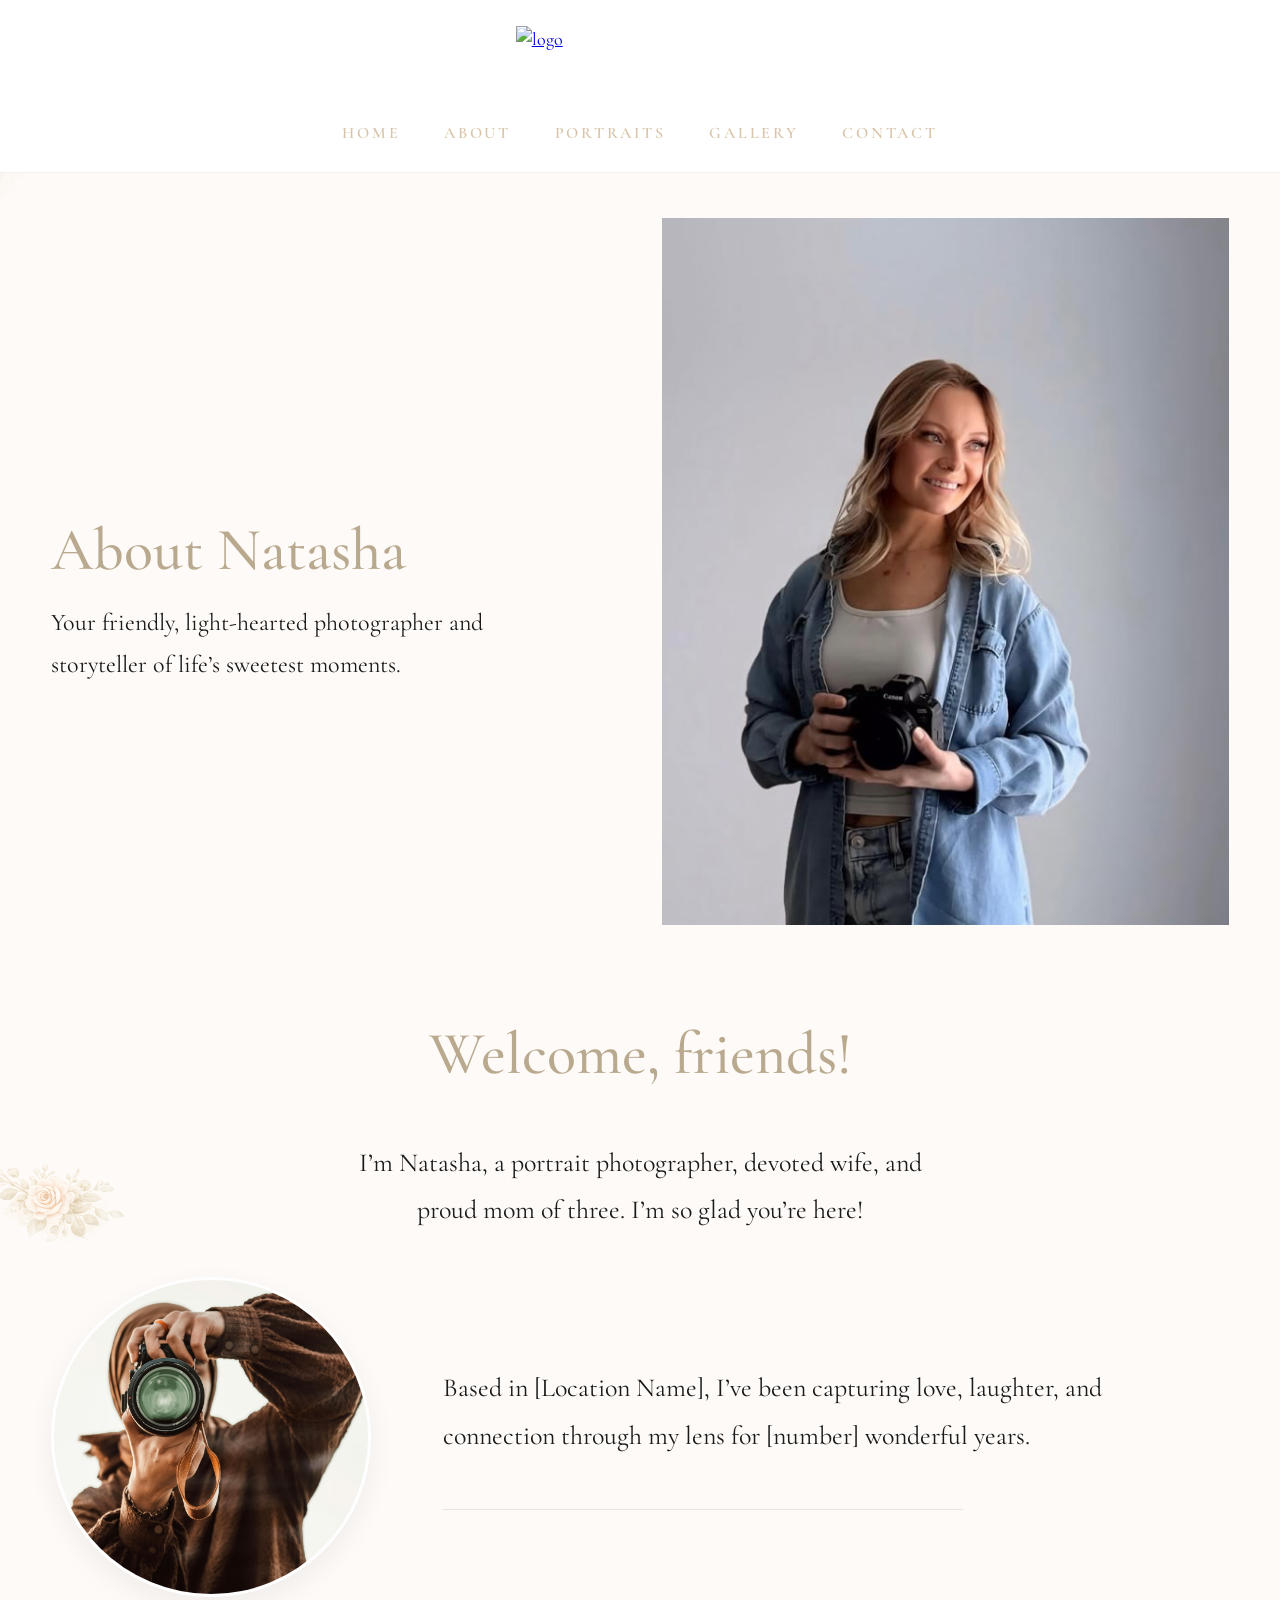
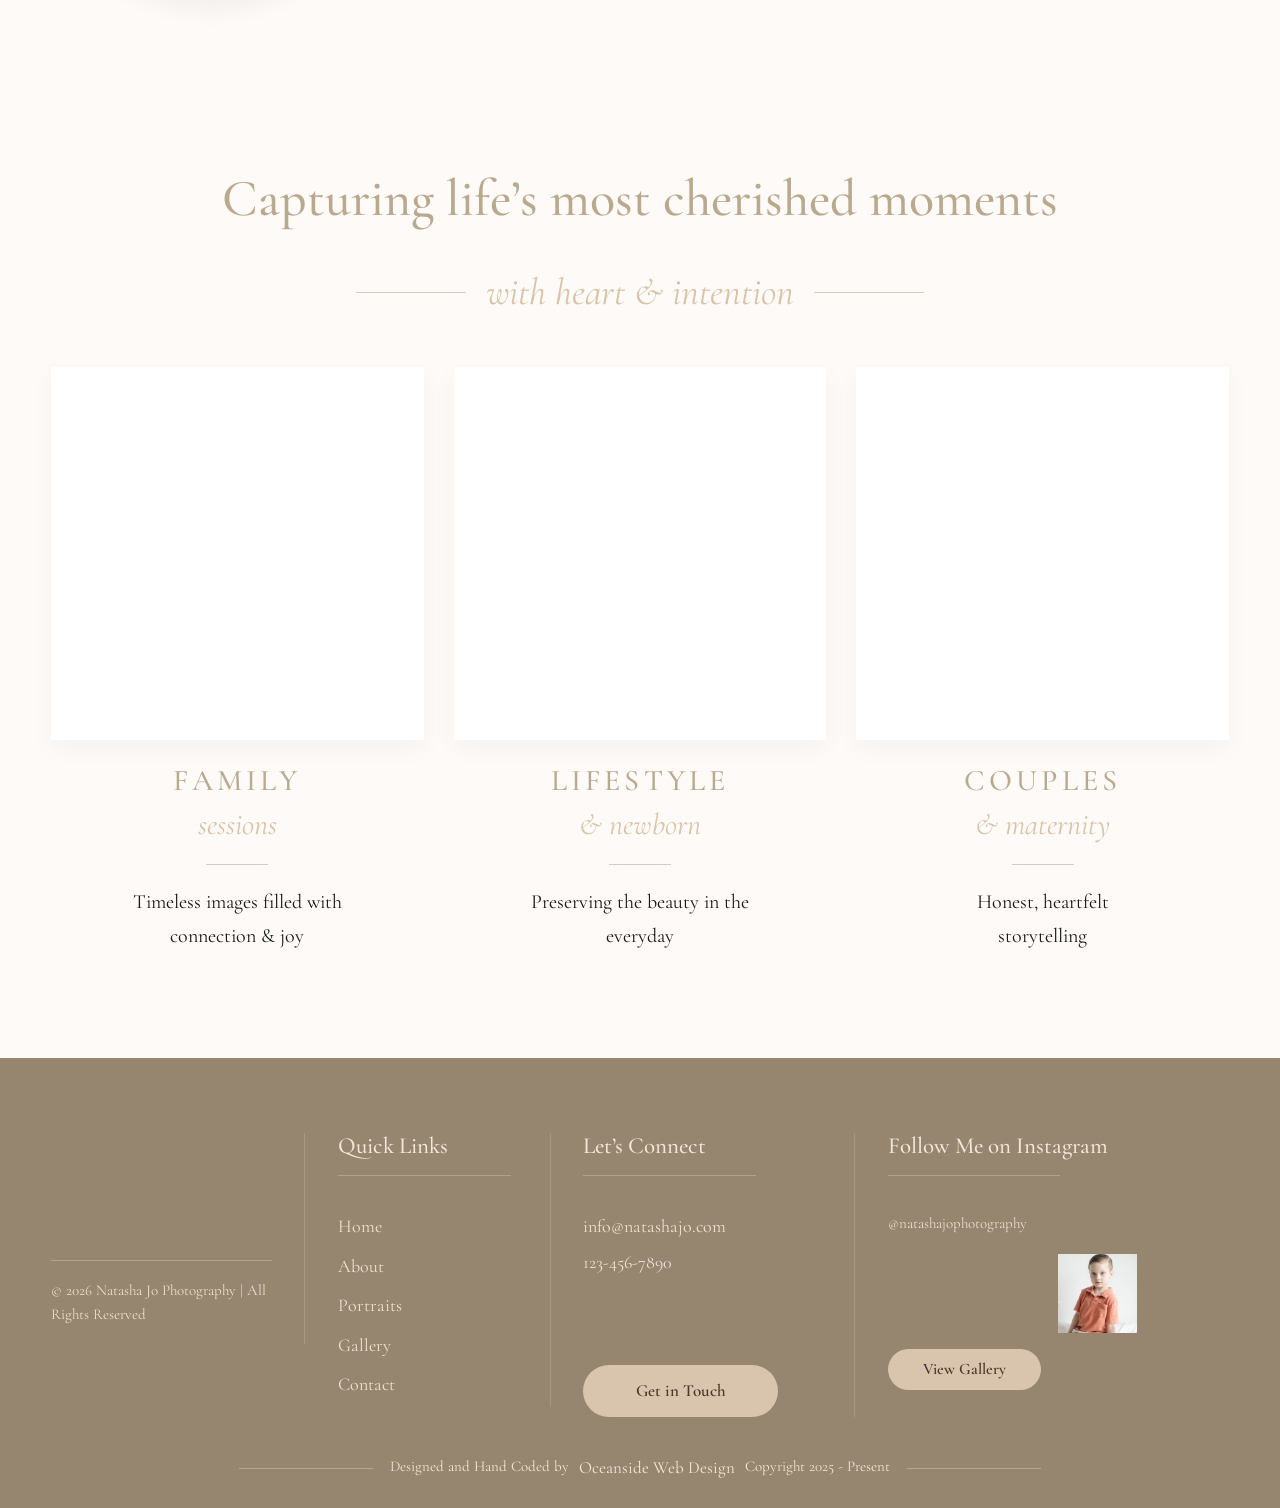
==== commit 49ff3a82: "Initial commit" ====
--- a/about.html
+++ b/about.html
@@ -5,234 +5,272 @@
     <meta http-equiv="X-UA-Compatible" content="IE=edge">
     <meta name="viewport" content="width=device-width, initial-scale=1.0">
 
-    <!--Swap our for actual link-->
-    <link rel="canonical" href="https://www.kyneticintegrations.com/about">
-
-    <meta name="description" content="">
-    <meta name="keywords" content="">
-
-    <!--Social Media Display-->
-    <meta property="og:title" content="">
-    <meta property="og:description" content="">
+    <link rel="canonical" href="https://www.natashajophotography.com/about">
+
+    <meta name="description" content="Learn more about Natasha Jo Photography — a light-hearted photographer and storyteller capturing life’s sweetest moments with warmth, elegance, and heart.">
+    <meta name="keywords" content="Natasha Jo Photography, About Natasha, portrait photographer, family photographer, couples photographer, maternity photographer">
+
+    <meta property="og:title" content="Natasha Jo Photography | About Natasha">
+    <meta property="og:description" content="Meet Natasha — your friendly, light-hearted photographer and storyteller of life’s sweetest moments.">
     <meta property="og:type" content="website">
-    <meta property="og:url" content="">
-   
-
-    <!--Favicons-->
-      <!--Favicons-->
-    <!--Use https://realfavicongenerator.net/ to generate and download your favicons-->
+    <meta property="og:url" content="https://www.natashajophotography.com/about">
+
     <link rel="icon" type="image/png" href="/favicon-96x96.png" sizes="96x96">
     <link rel="icon" type="image/svg+xml" href="/favicon.svg">
     <link rel="apple-touch-icon" sizes="180x180" href="/apple-touch-icon.png">
     <link rel="manifest" href="/site.webmanifest">
 
-    <!-- Preload -->
-    <link rel="preload" as="image" href="./images/about-m.jpg">
-    <link rel="preload" as="font" type="font/woff2" href="fonts/roboto-v29-latin-regular.woff2" crossorigin>
-    <link rel="preload" as="font" type="font/woff2" href="fonts/roboto-v29-latin-700.woff2" crossorigin>
+    <link rel="preload" as="image" href="./images/about-natasha-hero.png">
+    <link rel="preload" as="font" type="font/woff2" href="fonts/CormorantGaramond-Regular.woff2" crossorigin>
+    <link rel="preload" as="font" type="font/woff2" href="fonts/CormorantGaramond-Medium.woff2" crossorigin>
 
     <link rel="stylesheet" href="./css/root.css">
     <link rel="stylesheet" href="./css/about.css">
     <link rel="stylesheet" href="./css/dark.css">
 
-    <!--Put analytics tag here at the bottom to prevent it from render blocking-->
-
-    <title>Kynetic Integrations | About Us | South Florida</title>
+    <title>Natasha Jo Photography | About Natasha</title>
 </head>
 <body>
-    <!--Screen reader skip main nav-->
     <a class="skip" aria-label="skip to main content" href="#main">Click To Skip To Main Content</a>
 
-    <!-- ============================================ -->
-    <!--                 Navigation                   -->
-    <!-- ============================================ -->
-
     <div id="navigation">
-        <div aria-hidden="true" class="background-color-div">
-            <!--This div is used to overcome a z-index issue where the open
-                #navbar-menu is on top of the #navigation. This bar places itself 
-                behind the #navbar-menu so that menu appears behind the #navigation
-            -->
-        </div>
+        <div aria-hidden="true" class="background-color-div"></div>
+
         <div class="container">
-            <!--Logo-->
+            <!-- Logo -->
             <a class="logo" aria-label="click to go to home page" href="./index.html">
-                <!--Light Colored Logo-->
-                <img class="light" aria-hidden="true" src="./images/logo.png" decoding="async" alt="logo" width="221" height="66">
-                <!--Dark Colored Logo-->
-                <img class="dark" aria-hidden="true" src="./images/logo.png" decoding="async" loading="lazy" alt="logo" width="221" height="66">
+                <img class="logo-full light" aria-hidden="true" src="./images/logo-transparent.PNG" decoding="async" alt="logo" width="221" height="66">
+                <img class="logo-full dark" aria-hidden="true" src="./images/logo-transparent.PNG" decoding="async" loading="lazy" alt="logo" width="221" height="66">
+
+                <img class="logo-initial light" aria-hidden="true" src="./images/logo-intial.png" decoding="async" alt="logo initial" width="60" height="60">
+                <img class="logo-initial dark" aria-hidden="true" src="./images/logo-intial.png" decoding="async" loading="lazy" alt="logo initial" width="60" height="60">
             </a>
 
-            <!--Main Nav-->
             <nav id="navbar-menu">
                 <ul>
                     <li><a href="./index.html">Home</a></li>
-                    <li><a class="active" href="./about.html">About Us</a></li>
-                    <li><a href="./services.html">Services</a></li>
-                    <li><a href="./reviews.html">Reviews</a></li>
+                    <li><a class="active" href="./about.html">About</a></li>
+                    <li><a href="./portraits.html">Portraits</a></li>
+                    <li><a href="./gallery.html">Gallery</a></li>
                     <li><a href="./contact.html">Contact</a></li>
                 </ul>
             </nav>
-            <!--Mobile Nav toggle-->
-            <button class="hamburger-menu">
+
+            <button class="hamburger-menu" aria-label="Toggle navigation">
                 <span aria-hidden="true"></span>
             </button>
         </div>
     </div>
 
     <main id="main">
-
-        <!-- ============================================ -->
-        <!--                    LANDING                   -->
-        <!-- ============================================ -->
-    
-        <section id="int-hero">
-            <h1 id="home-h">About Us</h1>
-            <picture>
-                <source media="(max-width: 600px)" srcset="./images/about-m.jpg">
-                <source media="(min-width: 601px)" srcset="./images/about.jpg">
-                <img aria-hidden="true" decoding="async" src="./images/about.jpg" alt="child playing" width="400" height="662">
-            </picture>
+        <section id="about-hero">
+            <img class="about-floral floral-top-left" src="./images/about-floral-top.png" alt="" aria-hidden="true" width="260" height="260" loading="lazy" decoding="async">
+
+            <div class="container">
+                <div class="about-hero-copy">
+                    <h1>About Natasha</h1>
+                    <p>
+                        Your friendly, light-hearted photographer and storyteller of life’s sweetest moments.
+                    </p>
+                </div>
+
+                <div class="about-hero-media">
+                    <picture>
+                        <source media="(max-width: 600px)" srcset="./images/natasha-02.png">
+                        <source media="(min-width: 601px)" srcset="./images/natasha-02.png">
+                        <img src="./images/natasha-02.png" alt="Natasha smiling and holding a camera in a field" width="760" height="980" loading="eager" decoding="async">
+                    </picture>
+                </div>
+            </div>
         </section>
 
-        <!-- ============================================ -->
-        <!--                   About                      -->
-        <!-- ============================================ -->
-
-        <section id="sidebyside" class="sidebyside">
+        <section id="about-welcome">
+            <img class="about-floral floral-middle-left" src="./images/about-floral-middle.png" alt="" aria-hidden="true" width="260" height="260" loading="lazy" decoding="async">
+
             <div class="container">
-                <div class="content">
-                    <h2 class="title">Kynsie Someson, OTR/L</h2>
-                   <p>
-                    Kynsie is a dedicated and compassionate Occupational Therapist with a passion for helping children of all ages. She earned her Master's in Occupational Therapy from Barry University and her Bachelor's of Science in Kinesiology from Indiana University, Purdue University, Indianapolis. </p>
-                    
-                    <p>With a diverse range of experience across multiple settings, Kynsie has worked in homes, clinics, schools, PPECs (Prescribed Pediatric Extended Care Centers), and community environments.
-                    Her approach is child-centered and play-based, ensuring that therapy is not only effective but also engaging and enjoyable for her young clients.
-                </p> <p> Kynsie is committed to providing personalized care that empowers children to reach their full potential, focusing on their unique needs and developmental goals. Her broad experience and genuine passion for making a positive impact on children's lives make her a dedicated advocate for her clients' growth and success.
-                   </p>
-                    <a class="button-solid" href="./contact.html">Get Free Quote</a>
-                </div>
-                
-                <picture class="image-box">
-                     <source media="(max-width: 600px)" srcset="./images/kynsie-m.jpg">
-                     <source media="(min-width: 601px)" srcset="./images/kynsie.jpg">
-                     <img aria-hidden="true" loading="lazy" decoding="async" src="./images/kynsie.jpg" alt="kynsie someson" width="400" height="662">
-                 </picture>
-            </div>
-       </section>
-
-       <section id="sidebyside-reverse" class="sidebyside-reverse">
-        <div class="container">
-            <div class="content">
-                <h2 class="title">Chris Catanzaro, CEO</h2>
-               <p>
-                Chris Catanzaro is a dedicated healthcare professional with over six years of experience in healthcare administration and a strong passion for making a difference behind the scenes. A graduate of Florida Atlantic University (FAU), Chris’s career has been shaped by a deep belief that healthcare should always be centered around the patient — a philosophy that guides everything he does.
-            </p>
-                
-            <p> Throughout his time in the healthcare space, Chris developed a keen understanding of what families truly need: clear communication, genuine support, and systems that work for them, not against them. This commitment led him to his role as CEO of Kynetic Integrations, where he oversees the business operations and ensures that families experience the best possible care from the very first interaction.</p>
-
-            <p>While Chris’s day-to-day focus is on building strong operations and a supportive environment for both patients and staff, his larger vision is simple: to help as many families as possible and continue growing Kynetic Integrations into a place where every child has the opportunity to thrive.</p>
-
-                <a class="button-solid" href="./contact.html">Get Free Quote</a>
-            </div>
+                <div class="welcome-head">
+                    <h2>Welcome, friends!</h2>
+                    <p>
+                        I’m Natasha, a portrait photographer, devoted wife, and proud mom of three. I’m so glad you’re here!
+                    </p>
+                </div>
+
+                <div class="welcome-body">
+                    <div class="welcome-image-wrap">
+                        <picture class="welcome-image">
+                            <source media="(max-width: 600px)" srcset="./images/about-natasha-circle.jpg">
+                            <source media="(min-width: 601px)" srcset="./images/about-natasha-circle.jpg">
+                            <img src="./images/about-natasha-circle.jpg" alt="Natasha looking down at her camera" width="460" height="460" loading="lazy" decoding="async">
+                        </picture>
+
+                        <img class="welcome-floral-accent" src="./images/about-floral-accent.png" alt="" aria-hidden="true" width="180" height="180" loading="lazy" decoding="async">
+                    </div>
+
+                    <div class="welcome-copy">
+                        <p>
+                            Based in [Location Name], I’ve been capturing love, laughter, and connection through my lens for [number] wonderful years.
+                        </p>
+                        <div class="welcome-line" aria-hidden="true"></div>
+                    </div>
+                </div>
+            </div>
+        </section>
+
+        <section id="about-glimpse">
+            <div class="container">
+                <div class="glimpse-head">
+                    <h2>Capturing life’s most cherished moments</h2>
+                    <div class="glimpse-script-row">
+                        <span class="line"></span>
+                        <p>with heart &amp; intention</p>
+                        <span class="line"></span>
+                    </div>
+                </div>
+
+                <div class="glimpse-grid">
+                    <article class="glimpse-item">
+                        <picture class="glimpse-photo">
+                            <source media="(max-width: 600px)" srcset="./images/glimpse-family.png">
+                            <source media="(min-width: 601px)" srcset="./images/glimpse-family.png">
+                            <img src="./images/glimpse-family.png" alt="Family session on the beach" width="420" height="420" loading="lazy" decoding="async">
+                        </picture>
+
+                        <div class="glimpse-copy">
+                            <h3>FAMILY</h3>
+                            <h4>sessions</h4>
+                            <span class="mini-line"></span>
+                            <p>Timeless images filled with connection &amp; joy</p>
+                        </div>
+                    </article>
+
+                    <article class="glimpse-item">
+                        <picture class="glimpse-photo">
+                            <source media="(max-width: 600px)" srcset="./images/glimpse-lifestyle.png">
+                            <source media="(min-width: 601px)" srcset="./images/glimpse-lifestyle.png">
+                            <img src="./images/glimpse-lifestyle.png" alt="Lifestyle newborn session" width="420" height="420" loading="lazy" decoding="async">
+                        </picture>
+
+                        <div class="glimpse-copy">
+                            <h3>LIFESTYLE</h3>
+                            <h4>&amp; newborn</h4>
+                            <span class="mini-line"></span>
+                            <p>Preserving the beauty in the everyday</p>
+                        </div>
+                    </article>
+
+                    <article class="glimpse-item">
+                        <picture class="glimpse-photo">
+                            <source media="(max-width: 600px)" srcset="./images/glimpse-couples.png">
+                            <source media="(min-width: 601px)" srcset="./images/glimpse-couples.png">
+                            <img src="./images/glimpse-couples.png" alt="Couples and maternity session by the water" width="420" height="420" loading="lazy" decoding="async">
+                        </picture>
+
+                        <div class="glimpse-copy">
+                            <h3>COUPLES</h3>
+                            <h4>&amp; maternity</h4>
+                            <span class="mini-line"></span>
+                            <p>Honest, heartfelt storytelling</p>
+                        </div>
+                    </article>
+                </div>
+            </div>
+        </section>
             
-            <picture class="image-box">
-                 <source media="(max-width: 600px)" srcset="./images/chris-m.jpg">
-                 <source media="(min-width: 601px)" srcset="./images/chris.jpg">
-                 <img aria-hidden="true" loading="lazy" decoding="async" src="./images/chris.jpg" alt="chris catanzaro" width="400" height="662">
-             </picture>
+
+    </main>
+
+
+    <!-- ============================================ -->
+<!--                     FOOTER                   -->
+<!-- ============================================ -->
+
+<footer id="footer">
+    <div class="container">
+        <div class="footer-grid">
+            <div class="footer-brand">
+                <a class="logo" href="./index.html">
+                    <img loading="lazy" decoding="async" src="./images/logo-intial.png" alt="Natasha Jo Photography logo" width="264" height="78">
+                </a>
+                <p class="copyright-text">© 2026 Natasha Jo Photography | All Rights Reserved</p>
+            </div>
+
+            <div class="footer-column quick-links">
+                <h2>Quick Links</h2>
+                <ul>
+                     <li><a class="active" href="./index.html">Home</a></li>
+                  <li><a href="./about.html">About</a></li>
+                  <li><a href="./portraits.html">Portraits</a></li>
+                  <li><a href="./gallery.html">Gallery</a></li>
+                  <li><a href="./contact.html">Contact</a></li>
+                </ul>
+            </div>
+
+            <div class="footer-column connect">
+                <h2>Let’s Connect</h2>
+                <ul class="contact-list">
+                    <li><a href="mailto:info@natashajo.com">info@natashajo.com</a></li>
+                    <li><a href="tel:1234567890">123-456-7890</a></li>
+                </ul>
+
+                  <div class="social-links">
+                    <a href="#" aria-label="Facebook">
+                        <img src="./images/facebook-icon.png" alt="" aria-hidden="true" width="28" height="28" loading="lazy" decoding="async">
+                    </a>
+                    <a href="#" aria-label="Instagram">
+                        <img src="./images/instagram-icon.png" alt="" aria-hidden="true" width="28" height="28" loading="lazy" decoding="async">
+                    </a>
+                    <a href="mailto:info@natashajo.com" aria-label="Email">
+                        <img src="./images/mail-icon.png" alt="" aria-hidden="true" width="28" height="28" loading="lazy" decoding="async">
+                    </a>
+                </div>
+
+              <a href="./gallery.html" class="gallery-btn">Get in Touch</a>
+            </div>
+
+            <div class="footer-column instagram-column">
+                <h2>Follow Me on Instagram</h2>
+                <a href="https://www.instagram.com/natashajophotography/" target="_blank" class="instagram-handle">@natashajophotography</a>
+
+                <div class="instagram-grid">
+                    <a href="https://www.instagram.com/natashajophotography/" target="_blank" class="insta-item" aria-label="Instagram gallery image 1">
+                        <img src="./images/footer-insta-1.png" alt="" aria-hidden="true" width="120" height="120" loading="lazy" decoding="async">
+                    </a>
+                    <a href="https://www.instagram.com/natashajophotography/" target="_blank" class="insta-item" aria-label="Instagram gallery image 2">
+                        <img src="./images/footer-insta-2.png" alt="" aria-hidden="true" width="120" height="120" loading="lazy" decoding="async">
+                    </a>
+                    <a href="https://www.instagram.com/natashajophotography/" target="_blank" class="insta-item" aria-label="Instagram gallery image 3">
+                        <img src="./images/footer-insta-3.png" alt="" aria-hidden="true" width="120" height="120" loading="lazy" decoding="async">
+                    </a>
+                </div>
+
+                <a href="./gallery.html" class="gallery-btn">View Gallery</a>
+            </div>
         </div>
-   </section>
-
-         <!-- ============================================ -->
-        <!--             Final Call to Action             -->
-        <!-- ============================================ -->
-
-        <section id="cta">
-            <div class="container">
-                <h2 class="title">Start Your Child’s Journey Today</h2>
-                <p>
-                    Empower your child with the right support to grow, learn, and thrive. Connect with us now to discuss how Kynetic Integrations can help.
-                </p>
-                <a href="./contact.html" class="button-solid">Get Started</a>
-            </div>
-            <picture>
-                <source media="(max-width: 600px)" srcset="./images/cta-m.jpg">
-                <source media="(min-width: 601px)" srcset="./images/cta.jpg">
-                <img aria-hidden="true" loading="lazy" decoding="async" src="./images/cta.jpg" alt="children learning" width="1920" height="1280">
-             </picture>
-        </section>
-    </main>
-
-    <!-- ============================================ -->
-    <!--                     FOOTER                   -->
-    <!-- ============================================ -->
-
-    <footer id="footer">
-        <div class="container">
-            <div class="left-section">
-                <a class="logo" href="./index.html"><img loading="lazy" decoding="async" src="./images/logo-transparent.png" alt="logo" width="264" height="78"></a>
-            </div>
-            <div class="right-section">
-                <div class="lists">
-                    <ul>
-                        <li><h2>Information</h2></li>
-                        <li><a href="./index.html">Home</a></li>
-                        <li><a href="./about.html">About Us</a></li>
-                        <li><a href="./services.html">Services</a></li>
-                        <li><a href="./reviews.html">Reviews</a></li>
-                        <li><a href="./contact.html">Contact</a></li>
-                    </ul>
-                    <ul>
-                        <li><h2>Services</h2></li>
-                        <li>Fine Motor & Handwriting</li>
-                        <li>Sensory Regulation</li>
-                        <li>Activities of Daily Living</li>
-                        <li>Visual-Motor Integration</li>
-                        <li>Motor Planning & Conditioning</li>
-                      </ul>
-                      <ul>
-                        <li><h2>Contact</h2></li>
-                        <li>
-                          <a href="./contact.html">
-                            3301 NW 2nd Avenue, Suite 201<br>
-                            Boca Raton, FL 33431
-                          </a>
-                        </li>
-                        <li>
-                          <a href="tel:+12196883482">T: (219) 688‑3482</a>
-                        </li>
-                        <li>
-                            <a href="mailto:info@kyneticintegrations.com">info@kyneticintegrations.com</a>
-                        </li>
-                      </ul>
-                </div>
-            </div>
+
+        <div class="footer-bottom">
+            <span class="line"></span>
+            <div class="legal-links">
+                 <span>Designed and Hand Coded by</span>
+            <a href="https://www.oceansidewd.com/" target="_blank" rel="noopener">Oceanside Web Design</a>
+            <span class="copyright">Copyright 2025 - Present</span>
+            </div>
+            <span class="line"></span>
         </div>
-
-        <div class="credit">
-            <span>Designed and Hand Coded by</span>
-            <a href="https://www.oceansideweb.design/" target="_blank" rel="noopener">Oceanside Web Design</a>
-            <span class="copyright"> Copyright 2025 - Present</span>
-        </div>
-    </footer>
+    </div>
+</footer>
+
+
     <script defer src="./nav.js"></script>
     <script defer src="./dark.js"></script>
-    <!--
-        This script adds a class to the body after scrolling 100px
-        and we used these body.scroll styles to create some on scroll 
-        animations with the navbar
-    -->
     <script>
-        document.addEventListener('scroll', (e) => { 
+        document.addEventListener('scroll', (e) => {
             const scroll = document.documentElement.scrollTop;
-            if(scroll >= 100){
-        document.querySelector('body').classList.add('scroll')
+            if (scroll >= 100) {
+                document.querySelector('body').classList.add('scroll')
             } else {
-            document.querySelector('body').classList.remove('scroll')
+                document.querySelector('body').classList.remove('scroll')
             }
         });
     </script>
-
 </body>
 </html>
--- a/css/root.css
+++ b/css/root.css
@@ -4,44 +4,52 @@
 /* Mobile */
 @media only screen and (min-width: 0em) {
   :root {
-    --primary: #184447;
-    --primaryShade: #b1eeb5;
-    --primaryDark: #805d0d;
+    --primary: #D8C4A8;
+    --primaryShade: #EDE5D9;
+    --primaryDark: #B9A98F;
     --bodyText: #1a1a1a;
   }
-  /* roboto-regular - latin */
+  /* Cormorant Garamond - Light */
   @font-face {
-    font-family: 'Roboto';
+    font-family: 'Cormorant';
+    font-style: normal;
+    font-weight: 300;
+    src: local(''), url('../fonts/CormorantGaramond-Light.woff2') format('woff2'), url('../fonts/CormorantGaramond-Light.woff') format('woff');
+  }
+  /* Cormorant Garamond - Regular */
+  @font-face {
+    font-family: 'Cormorant';
     font-style: normal;
     font-weight: 400;
-    src: local(''), url('../fonts/roboto-v29-latin-regular.woff2') format('woff2'), /* Chrome 26+, Opera 23+, Firefox 39+ */ url('../fonts/roboto-v29-latin-regular.woff') format('woff');
-    
-    /* Chrome 6+, Firefox 3.6+, IE 9+, Safari 5.1+ */
-  }
-  /* roboto-700 - latin */
+    src: local(''), url('../fonts/CormorantGaramond-Regular.woff2') format('woff2'), url('../fonts/CormorantGaramond-Regular.woff') format('woff');
+  }
+  /* Cormorant Garamond - Medium */
   @font-face {
-    font-family: 'Roboto';
+    font-family: 'Cormorant';
     font-style: normal;
-    font-weight: 700;
-    src: local(''), url('../fonts/roboto-v29-latin-700.woff2') format('woff2'), /* Chrome 26+, Opera 23+, Firefox 39+ */ url('../fonts/roboto-v29-latin-700.woff') format('woff');
-    
-    /* Chrome 6+, Firefox 3.6+, IE 9+, Safari 5.1+ */
-  }
-  /* roboto-900 - latin */
+    font-weight: 500;
+    src: local(''), url('../fonts/CormorantGaramond-Medium.woff2') format('woff2'), url('../fonts/CormorantGaramond-Medium.woff') format('woff');
+  }
+  /* Cormorant Garamond - SemiBold */
   @font-face {
-    font-family: 'Roboto';
+    font-family: 'Cormorant';
     font-style: normal;
-    font-weight: 900;
-    src: local(''), url('../fonts/roboto-v29-latin-900.woff2') format('woff2'), /* Chrome 26+, Opera 23+, Firefox 39+ */ url('../fonts/roboto-v29-latin-900.woff') format('woff');
-    
-    /* Chrome 6+, Firefox 3.6+, IE 9+, Safari 5.1+ */
+    font-weight: 600;
+    src: local(''), url('../fonts/CormorantGaramond-SemiBold.woff2') format('woff2'), url('../fonts/CormorantGaramond-SemiBold.woff') format('woff');
+  }
+  /* Cormorant Garamond - Italic */
+  @font-face {
+    font-family: 'Cormorant';
+    font-style: italic;
+    font-weight: 400;
+    src: local(''), url('../fonts/CormorantGaramond-Italic.woff2') format('woff2'), url('../fonts/CormorantGaramond-Italic.woff') format('woff');
   }
   body,
   html {
     margin: 0;
     padding: 0;
     font-size: 100%;
-    font-family: 'Roboto', Arial, sans-serif;
+    font-family: 'Cormorant', serif;
     color: var(--bodyText);
     overflow-x: hidden;
   }
@@ -97,13 +105,13 @@
     padding: 0 2.14285714em;
     position: relative;
     z-index: 1;
-    background-color: var(--primary);
-    color: #fff;
+    background-color: #fff;
+    color: var(--primaryDark);
     transition: color .3s;
     transition-delay: .1s;
   }
   .button-solid:hover {
-    color: var(--primary);
+    color: #fff;
   }
   .button-solid:hover:before {
     width: 100%;
@@ -144,315 +152,310 @@
     font-size: .85vw;
   }
 }
-/*-- -------------------------- -->
-<---         Navigation         -->
-<--- -------------------------- -*/
-/* Mobile - Top Drop Down */
-@media only screen and (max-width: 1023px) {
+/* Mobile */
+@media only screen and (min-width: 0em) {
   #navigation {
     position: fixed;
     top: 0;
     left: 0;
     width: 100%;
-    z-index: 10000;
+    z-index: 200000;
+    background: #fff;
     height: auto;
-    background-color: var(--primary);
+    border-bottom: 0.0625em solid rgba(0, 0, 0, 0.05);
+    transition: box-shadow 0.3s, background-color 0.3s;
   }
   #navigation .background-color-div {
     position: absolute;
-    top: 0;
+    inset: 0;
+    background: #fff;
+    height: 100%;
+    pointer-events: none;
+  }
+  #navigation .container {
+    width: 92%;
+    margin: 0 auto;
+    padding: 1.125em 0;
+    display: flex;
+    align-items: center;
+    justify-content: space-between;
+    position: relative;
+    transition: padding .3s, gap .3s;
+  }
+  #navigation .logo {
+    display: inline-flex;
+    align-items: center;
+    justify-content: flex-start;
+    height: 9.375em;
+    width: auto;
+    position: relative;
+    overflow: visible;
+    transition: height .35s ease, opacity .35s ease, transform .35s ease;
+  }
+  #navigation .logo img {
+    display: block;
+    width: auto;
+  }
+  #navigation .logo .logo-full {
+    height: 100%;
+    opacity: 1;
+    visibility: visible;
+    transition: opacity .3s ease, visibility .3s ease;
+  }
+  #navigation .logo .logo-initial {
+    position: absolute;
     left: 0;
-    background-color: var(--primary);
-    width: 100%;
-    height: 100%;
-    box-shadow: rgba(149, 157, 165, 0.2) 0px 8px 24px;
-  }
-  #navigation .container {
-    padding: 0.8125em 0;
-    width: 96%;
-  }
-  #navigation .logo {
-    display: inline-block;
-    height: 3.75em;
+    top: 50%;
+    transform: translateY(-50%);
+    height: 2.625em;
     width: auto;
-  }
-  #navigation .logo img {
-    width: auto;
-    height: 100%;
-  }
-  #navigation .logo .light {
+    opacity: 0;
+    visibility: hidden;
+    transition: opacity .3s ease, visibility .3s ease;
+  }
+  #navigation .logo .light.logo-full,
+  #navigation .logo .light.logo-initial {
     display: none;
   }
-  #navigation .logo .dark {
+  #navigation .logo .dark.logo-full,
+  #navigation .logo .dark.logo-initial {
     display: block;
   }
   #navigation .hamburger-menu {
-    position: absolute;
-    right: 0em;
     border: none;
-    height: 3em;
-    width: 3em;
-    z-index: 100;
-    display: block;
+    height: 2.75em;
+    width: 2.75em;
     background: transparent;
     padding: 0;
+    display: inline-block;
+    position: relative;
+    margin-left: auto;
+  }
+  #navigation .hamburger-menu span {
+    height: 0.125em;
+    width: 1.625em;
+    background-color: var(--primary);
+    display: block;
+    position: absolute;
+    left: 50%;
     top: 50%;
-    transform: translateY(-50%);
-    transition: top .3s;
-  }
-  #navigation .hamburger-menu span {
-    height: 2px;
-    width: 1.875em;
-    background-color: #fff;
-    display: block;
-    position: absolute;
-    left: 50%;
-    transform: translateX(-50%);
+    transform: translate(-50%, -50%);
     transition: background-color 0.3s;
   }
-  #navigation .hamburger-menu span:before {
-    content: '';
-    position: absolute;
-    display: block;
-    height: 2px;
-    width: 80%;
-    background: #fff;
-    opacity: 1;
-    top: -6px;
-    left: 0;
-    transition: width .3s, left .3s, top .3s, transform .5s;
-  }
+  #navigation .hamburger-menu span:before,
   #navigation .hamburger-menu span:after {
     content: '';
     position: absolute;
-    display: block;
-    height: 2px;
-    width: 80%;
-    background: #fff;
-    opacity: 1;
-    top: 6px;
+    height: 0.125em;
+    width: 100%;
+    background: var(--primary);
     left: 0;
-    transition: width .3s, left .3s, top .3s, transform .3s;
+    transition: transform 0.35s, top 0.35s;
+  }
+  #navigation .hamburger-menu span:before {
+    top: -0.4375em;
+  }
+  #navigation .hamburger-menu span:after {
+    top: 0.4375em;
   }
   #navigation .hamburger-menu.clicked span {
     background-color: transparent;
   }
   #navigation .hamburger-menu.clicked span:before {
+    top: 0;
+    transform: rotate(45deg);
+  }
+  #navigation .hamburger-menu.clicked span:after {
+    top: 0;
+    transform: rotate(-45deg);
+  }
+  #navigation #navbar-menu {
+    position: absolute;
+    top: 100%;
+    left: 0;
     width: 100%;
-    transform: translate(-50%, -50%) rotate(225deg);
-    left: 50%;
-    top: 50%;
-  }
-  #navigation .hamburger-menu.clicked span:after {
-    width: 100%;
-    transform: translate(-50%, -50%) rotate(-225deg);
-    left: 50%;
-    top: 50%;
-  }
-  #navigation #navbar-menu {
-    position: fixed;
-    right: 0;
-    padding: 0;
-    width: 100%;
-    border-radius: 0 0 0.375em 0.375em;
-    z-index: -1;
+    background: #fff;
+    border-bottom: 0.0625em solid rgba(0, 0, 0, 0.05);
+    box-shadow: 0 0.5em 1.5em rgba(0, 0, 0, 0.06);
     overflow: hidden;
-    box-shadow: rgba(149, 157, 165, 0.2) 0px 8px 24px;
-    background-color: #fff;
-    top: 4em;
+    height: 0;
     padding-top: 0;
-    height: 0;
-    transition: height 0.3s, padding-top 0.3s, top 0.3s;
+    transition: height 0.3s, padding-top 0.3s;
   }
   #navigation #navbar-menu ul {
-    padding: 0;
-    perspective: 700px;
+    padding: 0.875em 0 1.125em 0;
+    margin: 0;
+    display: grid;
+    gap: 1em;
   }
   #navigation #navbar-menu ul li {
     list-style: none;
-    margin-bottom: 1.5em;
     text-align: center;
-    transform-style: preserve-3d;
-    opacity: 0;
-    transform: translateY(-0.4375em) rotateX(90deg);
-    transition: opacity .5s, transform .5s;
-  }
-  #navigation #navbar-menu ul li:nth-of-type(1) {
-    transition-delay: .1s;
-  }
-  #navigation #navbar-menu ul li:nth-of-type(2) {
-    transition-delay: .2s;
-  }
-  #navigation #navbar-menu ul li:nth-of-type(3) {
-    transition-delay: .3s;
-  }
-  #navigation #navbar-menu ul li:nth-of-type(4) {
-    transition-delay: .4s;
-  }
-  #navigation #navbar-menu ul li:nth-of-type(5) {
-    transition-delay: .5s;
   }
   #navigation #navbar-menu ul li a {
     text-decoration: none;
     text-transform: uppercase;
-    color: #000;
-    font-size: 1.1875em;
-    text-align: center;
+    font-weight: 700;
+    font-size: 0.9375em;
+    letter-spacing: 0.15625em;
+    color: var(--primary);
+    position: relative;
     display: inline-block;
-    position: relative;
-    font-weight: bold;
-  }
-  #navigation #navbar-menu ul li a.active:before {
-    content: '';
-    position: absolute;
-    display: block;
-    height: 0.42105263em;
-    background: var(--primary);
-    opacity: 1;
-    bottom: 0.26315789em;
-    border-radius: 0.21052632em;
-    left: -0.31578947em;
-    right: -0.31578947em;
-    z-index: -1;
-  }
-  #navigation #navbar-menu.open {
-    height: 21em;
-    padding-top: 2.5em;
-    z-index: -100;
-  }
-  #navigation #navbar-menu.open ul li {
-    opacity: 1;
-    transform: translateY(0) rotateX(0);
-  }
-}
-/* Desktop */
-@media only screen and (min-width: 64em) {
-  ::-webkit-scrollbar-track {
-    -webkit-box-shadow: inset 0 0 0.375em rgba(0, 0, 0, 0.3);
-    background-color: #fff;
-  }
-  ::-webkit-scrollbar-track-piece {
-    background-color: #f0f0f0;
-  }
-  ::-webkit-scrollbar {
-    width: 0.75em;
-    background-color: #F5F5F5;
-  }
-  ::-webkit-scrollbar-thumb {
-    border-radius: 0.625em;
-    background: var(--primary);
-  }
-  body.scroll #navigation .background-color-div {
-    height: 100%;
-    box-shadow: rgba(100, 100, 111, 0.2) 0px 7px 29px 0px;
-  }
-  body.scroll #navigation .logo .light {
-    display: none;
-  }
-  body.scroll #navigation .logo .dark {
-    display: block;
-  }
-  body.scroll #navigation #navbar-menu ul li a {
-    color: #fff;
-  }
-  body.scroll #dark-mode-toggle svg path {
-    fill: #000;
-  }
-  body.dark-mode #navigation .background-color-div {
-    height: 100%;
-    box-shadow: rgba(100, 100, 111, 0.2) 0px 7px 29px 0px;
-  }
-  #navigation {
-    width: 100%;
-    height: 7.5em;
-    position: fixed;
-    top: 0;
-    left: 0;
-    z-index: 200000;
-    padding: 0;
-    display: flex;
-    align-items: center;
-    background-color: var(--primary);
-  }
-  #navigation .background-color-div {
-    position: absolute;
-    top: 0;
-    left: 0;
-    width: 100%;
-    background-color: var(--primary);
-    height: 0;
-    transition: height .3s;
-  }
-  #navigation .container {
-    max-width: 75em;
-    display: flex;
-    justify-content: flex-end;
-    align-items: center;
-  }
-  #navigation .logo {
-    margin-right: auto;
-    height: 6.25em;
-    width: auto;
-  }
-  #navigation .logo img {
-    width: auto;
-    height: 100%;
-  }
-  #navigation #navbar-menu ul {
-    padding: 0;
-    display: flex;
-    justify-content: flex-end;
-    align-items: center;
-  }
-  #navigation #navbar-menu ul li {
-    list-style: none;
-    margin-left: 1.875em;
-    padding-top: 0.1875em;
-  }
-  #navigation #navbar-menu ul li a {
-    text-decoration: none;
-    font-weight: bold;
-    font-size: 1.1875em;
-    text-transform: uppercase;
-    position: relative;
-    z-index: 1;
-    color: #fff;
-    transition: color .3s;
+    padding: 0.375em 0.5em;
   }
   #navigation #navbar-menu ul li a:before {
     content: '';
     position: absolute;
-    display: block;
-    height: 0.31578947em;
-    border-radius: 0.15789474em;
+    left: 0;
+    right: 0;
+    bottom: -0.26666667em;
+    height: 0.13333333em;
     background: var(--primaryShade);
-    opacity: 1;
-    bottom: -0.15789474em;
-    z-index: -1;
-    left: 0;
     width: 0%;
-    transition: width .3s;
+    margin: 0 auto;
+    transition: width 0.25s;
+    border-radius: 0.13333333em;
   }
   #navigation #navbar-menu ul li a:hover:before {
     width: 100%;
   }
   #navigation #navbar-menu ul li a.active:before {
-    content: '';
-    position: absolute;
-    display: block;
     width: 100%;
-    height: 0.31578947em;
-    background: var(--primaryShade);
+  }
+  #navigation #navbar-menu.open {
+    height: 20em;
+    padding-top: 0.25em;
+  }
+  body.scroll #navigation {
+    box-shadow: 0 0.625em 1.875em rgba(0, 0, 0, 0.08);
+  }
+  body.scroll #navigation .container {
+    padding: 0.625em 0;
+    gap: 0;
+  }
+  body.scroll #navigation .logo {
+    height: 2.625em;
     opacity: 1;
-    bottom: -0.15789474em;
-    border-radius: 0.15789474em;
-    left: 0em;
-    right: -0.31578947em;
-    z-index: -1;
-    transition: bottom .3s;
+    transform: none;
+  }
+  body.scroll #navigation .logo .logo-full {
+    opacity: 0;
+    visibility: hidden;
+  }
+  body.scroll #navigation .logo .logo-initial {
+    opacity: 1;
+    visibility: visible;
+  }
+}
+/* Tablet (>= 48em) */
+@media only screen and (min-width: 48em) {
+  #navigation .container {
+    width: 94%;
+    padding: 1.625em 0 1.25em 0;
+    flex-direction: column;
+    gap: 1em;
+    align-items: center;
+    justify-content: center;
+    transition: padding .3s, gap .3s;
+  }
+  #navigation .logo {
+    height: 4.125em;
+    transition: height .35s, opacity .35s, transform .35s;
+  }
+  #navigation .logo img {
+    display: block;
+    height: 100%;
   }
   #navigation .hamburger-menu {
     display: none;
+  }
+  #navigation #navbar-menu {
+    position: static;
+    height: auto;
+    padding-top: 0;
+    box-shadow: none;
+    border: none;
+    background: transparent;
+  }
+  #navigation #navbar-menu ul {
+    display: flex;
+    justify-content: center;
+    align-items: center;
+    gap: 1.75em;
+    padding: 0;
+    margin: 0;
+    transition: gap .3s;
+  }
+  #navigation #navbar-menu ul li {
+    margin: 0;
+    padding: 0;
+  }
+  #navigation #navbar-menu ul li a {
+    font-size: 0.875em;
+    letter-spacing: 0.175em;
+    color: var(--primary);
+  }
+  #navigation #navbar-menu ul li a:before {
+    background: var(--primaryShade);
+    bottom: -0.42857143em;
+    height: 0.14285714em;
+  }
+  body.scroll #navigation .container {
+    padding: 0.75em 0 0.75em 0;
+    gap: 0;
+  }
+  body.scroll #navigation .logo {
+    height: 0;
+    opacity: 0;
+    transform: translateY(-0.625em);
+    pointer-events: none;
+    overflow: hidden;
+  }
+  body.scroll #navigation #navbar-menu ul {
+    gap: 1.375em;
+  }
+}
+/* Desktop (>= 1300px) */
+@media only screen and (min-width: 1300px) {
+  #navigation .container {
+    width: 90%;
+    max-width: 100em;
+    padding: 2.25em 0 1.5em 0;
+    gap: 1.125em;
+    transition: padding .35s, gap .35s;
+  }
+  #navigation .logo {
+    height: 12.5em;
+    width: auto;
+    display: inline-block;
+    transition: height .4s, opacity .4s, transform .4s;
+  }
+  #navigation .logo img {
+    height: 100%;
+    width: auto;
+    display: block;
+  }
+  #navigation #navbar-menu ul {
+    gap: 2.125em;
+    transition: gap .35s;
+  }
+  #navigation #navbar-menu ul li a {
+    font-size: 0.9375em;
+    letter-spacing: 0.1875em;
+  }
+  body.scroll #navigation .container {
+    padding: 0.875em 0 0.875em 0;
+    gap: 0;
+  }
+  body.scroll #navigation .logo {
+    height: 0;
+    opacity: 0;
+    transform: translateY(-1em);
+    pointer-events: none;
+    overflow: hidden;
+  }
+  body.scroll #navigation #navbar-menu ul {
+    gap: 1.75em;
   }
 }
 /* Dark Mode Mobile */
@@ -513,6 +516,12 @@
 /*-- -------------------------- -->
 <---   Interior Page Header     -->
 <--- -------------------------- -*/
+/*-- -------------------------- -->
+<---   Interior Page Header     -->
+<--- -------------------------- -*/
+/* -------------------------------
+   Interior Page Header (int-hero)
+---------------------------------- */
 /* Mobile */
 @media only screen and (min-width: 0em) {
   #int-hero {
@@ -522,8 +531,12 @@
     flex-direction: column;
     position: relative;
     z-index: 1;
-    min-height: 30vh;
-    padding-top: 3.125em;
+    margin-top: 2em;
+    /* tighter mobile height */
+    min-height: 40vh;
+    /* reduced paddings on mobile */
+    padding-top: 2em;
+    padding-bottom: 1.5em;
   }
   #int-hero:before {
     content: '';
@@ -531,8 +544,6 @@
     display: block;
     height: 100%;
     width: 100%;
-    background: #000;
-    opacity: .5;
     top: 0;
     left: 0;
     z-index: -1;
@@ -547,30 +558,31 @@
   }
   #int-hero picture img {
     position: absolute;
-    top: 0;
-    left: 0;
-    height: 100%;
-    width: 100%;
-    object-fit: cover;
-    object-position: 50% 40%;
+    /* make the artwork wider so the apple/piece are farther apart */
+    width: 120%;
+    height: 100%;
+    left: -10%;
+    /* re-center since width > 100% */
+    object-fit: contain;
+    /* show the whole illustration */
+    object-position: center top;
   }
   #int-hero h1 {
-    color: #fff;
+    color: var(--primaryDark);
     font-size: 2.13333333em;
     text-align: center;
     margin: 0 auto;
     position: relative;
     width: 96%;
     max-width: 7.8125em;
-    margin-top: 1.09375em;
-    margin-bottom: 0.46875em;
+    margin-top: 0.5625em;
+    margin-bottom: 0.375em;
   }
   #int-hero p {
     color: #fff;
     text-align: center;
     max-width: 22.22222222em;
-    margin: auto;
-    margin-bottom: 1.66666667em;
+    margin: 0 auto 1.66666667em;
     display: block;
     width: 96%;
   }
@@ -579,6 +591,10 @@
 @media only screen and (min-width: 48em) {
   #int-hero {
     font-size: 16px;
+    /* give tablet a little more vertical room than phone */
+    min-height: 50vh;
+    padding-top: 2.25em;
+    padding-bottom: 2.25em;
   }
   #int-hero h1 {
     font-size: 4em;
@@ -587,12 +603,31 @@
 /* Small Desktop */
 @media only screen and (min-width: 64em) {
   #int-hero {
-    min-height: 18.75em;
+    /* comfortable desktop height */
+    min-height: 70vh;
     height: auto;
-    padding-top: 11.25em;
+    padding-top: 12.5em;
     padding-block-end: 6.25em;
     background-attachment: fixed;
     font-size: inherit;
+  }
+  #int-hero picture {
+    position: absolute;
+    top: 0;
+    left: 0;
+    height: 100%;
+    width: 100%;
+    z-index: -2;
+  }
+  #int-hero picture img {
+    position: absolute;
+    top: 3em;
+    /* still wider than the container, but a bit less than phone */
+    width: 110%;
+    height: 100%;
+    left: -5%;
+    object-fit: contain;
+    object-position: center top;
   }
 }
 /*-- -------------------------- -->
@@ -601,210 +636,416 @@
 /* Mobile */
 @media only screen and (min-width: 0em) {
   #footer {
-    background: #1C1C1C;
-    padding: 5.25em 0 1.25em;
-    font-size: min(4vw, 1.2em);
-  }
-  #footer .left-section {
+    background: var(--primaryDark);
+    background-image: url("../images/footer-texture.jpg");
+    background-repeat: repeat;
+    background-size: cover;
+    padding: 4em 0 1.5em;
+    position: relative;
+    overflow: hidden;
+  }
+  #footer:before {
+    content: '';
+    position: absolute;
+    inset: 0;
+    background: rgba(58, 43, 33, 0.28);
+    pointer-events: none;
+  }
+  #footer .container {
+    width: 92%;
+    max-width: 87.5em;
     margin: auto;
-    margin-bottom: 3.125em;
+    position: relative;
+    z-index: 1;
+  }
+  #footer .footer-grid {
+    display: grid;
+    grid-template-columns: 1fr;
+    gap: 2.5em;
+  }
+  #footer .footer-brand,
+  #footer .footer-column {
     text-align: center;
   }
-  #footer .left-section .logo {
+  #footer .footer-brand .logo {
     display: inline-block;
-    margin: auto;
     width: auto;
-    height: 10em;
-    margin-bottom: 1.875em;
-    text-align: center;
-  }
-  #footer .left-section .logo img {
+    height: 5.625em;
+    margin-bottom: 1.25em;
+  }
+  #footer .footer-brand .logo img {
     width: auto;
     height: 100%;
     display: block;
   }
-  #footer .left-section p {
-    font-size: 0.875em;
-    line-height: 1.92857143;
-    color: #fff;
-    opacity: .9;
-    text-align: center;
-    width: 100%;
-    width: 21.92857143em;
-    margin: auto;
-  }
-  #footer .right-section {
-    width: 96%;
-    max-width: 25.4375em;
-    margin: auto;
-  }
-  #footer .right-section .lists {
+  #footer .footer-brand .copyright-text {
+    margin: 0;
+    padding-top: 1.125em;
+    border-top: 0.0625em solid rgba(255, 255, 255, 0.25);
+    font-size: 1em;
+    line-height: 1.6em;
+    color: #f4e7da;
+    opacity: .92;
+    max-width: 17.5em;
+    margin-left: auto;
+    margin-right: auto;
+  }
+  #footer .footer-column h2 {
+    margin: 0 0 1.125em;
+    font-size: 1.75em;
+    line-height: 1.2em;
+    font-weight: 500;
+    color: #f4e7da;
+    position: relative;
+    padding-bottom: 0.75em;
+  }
+  #footer .footer-column h2:after {
+    content: '';
+    display: block;
+    width: 8.75em;
+    height: 0.0625em;
+    background: rgba(255, 255, 255, 0.22);
+    margin: 0.75em auto 0;
+  }
+  #footer .footer-column ul {
+    margin: 0;
+    padding: 0;
+    list-style: none;
+  }
+  #footer .footer-column li {
+    margin-bottom: 0.625em;
+    font-size: 1.125em;
+    line-height: 1.5em;
+    color: #f4e7da;
+    opacity: .95;
+  }
+  #footer .footer-column a {
+    text-decoration: none;
+    color: #f4e7da;
+    transition: color .3s ease, opacity .3s ease;
+  }
+  #footer .footer-column a:hover {
+    color: #ffffff;
+    opacity: 1;
+  }
+  #footer .quick-links ul {
     display: flex;
-    justify-content: space-between;
-    flex-wrap: wrap;
-    width: 96%;
-    max-width: 22.9375em;
-    margin: auto;
-  }
-  #footer .right-section .lists ul {
-    padding: 0;
-    margin-bottom: 0;
-    margin-top: 0;
-  }
-  #footer .right-section .lists ul:nth-of-type(3) {
-    margin-top: 3.125em;
-  }
-  #footer .right-section .lists ul:nth-of-type(3) li {
-    display: flex;
-    justify-content: flex-start;
-    align-items: center;
-    margin-bottom: 0.88888889em;
-  }
-  #footer .right-section .lists ul:nth-of-type(3) li:last-of-type {
-    margin-bottom: 0;
-  }
-  #footer .right-section .lists ul li {
-    list-style: none;
-    margin-bottom: 0.66666667em;
-    color: #fff;
-    font-size: 1em;
-    opacity: .9;
-  }
-  #footer .right-section .lists ul li a {
-    text-decoration: none;
-    color: #fff;
-    line-height: 1.16666667;
-    transition: color .3s;
-  }
-  #footer .right-section .lists ul li a:hover {
-    color: var(--primary);
-  }
-  #footer .right-section .lists ul h2 {
-    color: #fff;
-    font-size: 1.125em;
-    line-height: 1.16666667;
-    margin-bottom: 2.05555556em;
-    text-transform: uppercase;
-    font-weight: bold;
-    position: relative;
-  }
-  #footer .right-section .lists ul h2:before {
-    content: '';
-    position: absolute;
-    display: block;
-    height: 0.11111111em;
-    width: 5.38888889em;
-    background: #EEBE76;
-    opacity: 1;
-    bottom: -0.88888889em;
-    left: 0;
-  }
-  #footer .right-section .buttons {
+    flex-direction: column;
+    gap: 0.25em;
+  }
+  #footer .connect .contact-list {
+    margin-bottom: 1.25em;
+  }
+  #footer .connect .social-links {
     display: flex;
     justify-content: center;
-  }
-  #footer .right-section .button-solid {
-    margin: 0;
-    height: 2.94444444em;
-    padding-top: 0.16666667em;
-    width: 13.88888889em;
-  }
-  #footer .credit {
-    color: #fff;
-    width: 96%;
-    margin: auto;
-    text-align: center;
-    margin-top: 6.25em;
-    line-height: 2.25em;
+    align-items: center;
+    gap: 1.125em;
+  }
+  #footer .connect .social-links a {
+    width: 1.875em;
+    height: 1.875em;
+    display: flex;
+    align-items: center;
+    justify-content: center;
+  }
+  #footer .connect .social-links img {
+    width: 100%;
+    height: 100%;
+    display: block;
+    object-fit: contain;
+  }
+  #footer .connect .gallery-btn {
+    display: inline-flex;
+    align-items: center;
+    justify-content: center;
+    min-width: 11.25em;
+    height: 3em;
+    padding: 0 1.5em;
+    border-radius: 624.9375em;
+    background: #d9c4ae;
+    color: #4a382c;
+    font-size: 1.125em;
+    font-weight: 600;
+    text-decoration: none;
+    transition: background-color 0.3s ease, transform 0.2s ease;
+  }
+  #footer .connect .gallery-btn:hover {
+    background: #ead7c4;
+    transform: translateY(-0.125em);
+  }
+  #footer .instagram-column .instagram-handle {
+    font-size: 1.25em;
+    line-height: 1.4em;
+    color: #f4e7da;
+    opacity: .9;
+    margin-top: -3em;
+  }
+  #footer .instagram-column .instagram-grid {
+    display: grid;
+    grid-template-columns: repeat(3, 1fr);
+    gap: 0.5em;
+    max-width: 20em;
+    margin: 0 auto 1.25em;
+    margin-top: 1.25em;
+  }
+  #footer .instagram-column .insta-item {
+    display: block;
+    aspect-ratio: 1;
+    overflow: hidden;
+  }
+  #footer .instagram-column .insta-item img {
+    width: 100%;
+    height: 100%;
+    display: block;
+    object-fit: cover;
+  }
+  #footer .instagram-column .gallery-btn {
+    display: inline-flex;
+    align-items: center;
+    justify-content: center;
+    min-width: 11.25em;
+    height: 3em;
+    padding: 0 1.5em;
+    border-radius: 624.9375em;
+    background: #d9c4ae;
+    color: #4a382c;
+    font-size: 1.125em;
+    font-weight: 600;
+    text-decoration: none;
+    transition: background-color 0.3s ease, transform 0.2s ease;
+  }
+  #footer .instagram-column .gallery-btn:hover {
+    background: #ead7c4;
+    transform: translateY(-0.125em);
+  }
+  #footer .footer-bottom {
+    margin-top: 2.5em;
+    display: flex;
+    flex-direction: column;
+    align-items: center;
+    gap: 1em;
+  }
+  #footer .footer-bottom .line {
+    display: none;
+  }
+  #footer .footer-bottom .legal-links {
+    display: flex;
+    flex-wrap: wrap;
+    justify-content: center;
+    gap: 0.625em;
     font-size: 1em;
-  }
-  #footer .credit a {
-    color: var(--primary);
+    line-height: 1.5em;
+    color: #f4e7da;
+  }
+  #footer .footer-bottom .legal-links a {
+    color: #f4e7da;
     text-decoration: none;
-    font-size: 1em;
-  }
-  #footer .credit a:hover {
-    text-decoration: underline;
-  }
-  #footer .credit .copyright {
-    display: block;
-    font-size: 1em;
+    transition: color .3s ease;
+  }
+  #footer .footer-bottom .legal-links a:hover {
+    color: #ffffff;
+  }
+  #footer .footer-bottom .legal-links .divider {
+    color: rgba(255, 255, 255, 0.5);
+  }
+}
+/* Tablet */
+@media only screen and (min-width: 48em) {
+  #footer {
+    padding: 4.5em 0 1.625em;
+  }
+  #footer .footer-grid {
+    grid-template-columns: repeat(2, 1fr);
+    gap: 3em 2.25em;
+    align-items: start;
+  }
+  #footer .footer-brand,
+  #footer .footer-column {
+    text-align: left;
+  }
+  #footer .footer-brand .logo {
+    height: 6em;
+    margin-bottom: 1.375em;
+  }
+  #footer .footer-brand .copyright-text {
+    margin-left: 0;
+    margin-right: 0;
+  }
+  #footer .footer-column h2:after {
+    margin-left: 0;
+    margin-right: 0;
+  }
+  #footer .connect .social-links {
+    justify-content: flex-start;
+  }
+  #footer .instagram-column .instagram-grid {
+    margin-left: 0;
+    margin-right: 0;
+  }
+  #footer .footer-bottom {
+    margin-top: 3em;
   }
 }
 /* Small Desktop */
 @media only screen and (min-width: 64em) {
   #footer {
     font-size: min(1.2vw, 1em);
+    padding: 4.875em 0 1.75em;
+  }
+  #footer .footer-grid {
+    grid-template-columns: 1.05fr .9fr .9fr 1.25fr;
+    gap: 0;
+  }
+  #footer .footer-brand,
+  #footer .footer-column {
+    padding-right: 2.125em;
+    margin-right: 2.125em;
+    border-right: 0.0625em solid rgba(255, 255, 255, 0.14);
+    min-height: 13.75em;
+  }
+  #footer .instagram-column {
+    padding-right: 0;
+    margin-right: 0;
+    border-right: none;
+  }
+  #footer .footer-brand .logo {
+    height: 5.75em;
+  }
+  #footer .footer-brand .copyright-text {
+    max-width: 16.25em;
+  }
+  #footer .footer-column h2 {
+    font-size: 1.5em;
+    margin-bottom: 1em;
+    padding-bottom: 0.625em;
+  }
+  #footer .footer-column h2:after {
+    width: 7.5em;
+    margin-top: 0.625em;
+  }
+  #footer .footer-column li {
+    font-size: 1.0625em;
+    margin-bottom: 0.5em;
+  }
+  #footer .connect .social-links {
+    gap: 1em;
+  }
+  #footer .connect .social-links a {
+    width: 4em;
+    height: 4em;
+  }
+  #footer .instagram-column .instagram-handle {
+    font-size: 1em;
+    margin-bottom: 1.5em;
+  }
+  #footer .instagram-column .instagram-grid {
+    max-width: 16.25em;
+    gap: 0.375em;
+    margin-bottom: 1em;
+  }
+  #footer .instagram-column .gallery-btn {
+    min-width: 9.375em;
+    height: 2.5em;
+    font-size: 1.0625em;
+  }
+  #footer .footer-bottom {
+    margin-top: 2.5em;
+    flex-direction: row;
+    align-items: center;
+    justify-content: center;
+    gap: 1.125em;
+  }
+  #footer .footer-bottom .line {
+    display: block;
+    width: 8.75em;
+    height: 0.0625em;
+    background: rgba(255, 255, 255, 0.25);
+    flex: 0 0 auto;
+  }
+  #footer .footer-bottom .legal-links {
+    font-size: 1em;
+    flex-wrap: nowrap;
+  }
+}
+/* Large Desktop */
+@media only screen and (min-width: 1300px) {
+  #footer {
+    font-size: inherit;
+    padding: 5.125em 0 1.875em;
   }
   #footer .container {
-    display: flex;
-    flex-direction: row;
-    flex-wrap: nowrap;
-    justify-content: space-between;
     width: 96%;
-    max-width: 82.5em;
-    margin: auto;
-    padding: 0;
-  }
-  #footer .left-section {
-    width: 25.5625em;
-    margin: 0;
-    text-align: left;
-  }
-  #footer .left-section .logo {
-    text-align: left;
-    margin-left: 0;
-    height: 10em;
-  }
-  #footer .left-section p {
-    text-align: left;
-    margin-left: 0;
-  }
-  #footer .right-section {
-    margin: 0;
-    width: 44.3125em;
-    max-width: none;
-  }
-  #footer .right-section .lists {
-    width: 96%;
-    max-width: 48.0625em;
-    margin: 0;
-    max-width: initial;
-  }
-  #footer .right-section .lists ul:nth-of-type(3) {
-    margin-top: 0;
-  }
-  #footer .right-section .lists ul:nth-of-type(3) li:first-of-type {
-    margin-bottom: 0;
-  }
-  #footer .right-section .lists ul li a {
-    position: relative;
-  }
-  #footer .right-section .lists ul li a:before {
-    content: '';
-    position: absolute;
-    display: block;
-    height: 0.11111111em;
-    width: 0%;
-    background: var(--primary);
-    opacity: 1;
-    bottom: -0.16666667em;
-    left: 0;
-    transition: width .3s;
-  }
-  #footer .right-section .lists ul li a:hover:before {
-    width: 100%;
-  }
-  #footer .right-section .buttons {
-    justify-content: flex-start;
-  }
-  #footer .credit .copyright {
-    display: inline-block;
+    max-width: 93.75em;
+  }
+  #footer .footer-grid {
+    grid-template-columns: 1.05fr .9fr .9fr 1.3fr;
+  }
+  #footer .footer-brand,
+  #footer .footer-column {
+    padding-right: 2.5em;
+    margin-right: 2.5em;
+    min-height: 15em;
+  }
+  #footer .footer-brand .logo {
+    height: 10.375em;
+    width: 12.875em;
+    margin-bottom: 1.625em;
+  }
+  #footer .footer-brand .copyright-text {
+    font-size: 1.125em;
+    max-width: 15.55555556em;
+    padding-top: 1.11111111em;
+  }
+  #footer .footer-column h2 {
+    font-size: 1.75em;
+    margin-bottom: 1.125em;
+  }
+  #footer .footer-column h2:after {
+    width: 8.75em;
+  }
+  #footer .footer-column li {
+    font-size: 1.25em;
+    margin-bottom: 0.5em;
+  }
+  #footer .connect .social-links {
+    gap: 1.125em;
+  }
+  #footer .connect .social-links a {
+    width: 4em;
+    height: 4em;
+  }
+  #footer .instagram-column .instagram-handle {
+    font-size: 1.5em;
+    margin-bottom: 1.5em;
+  }
+  #footer .instagram-column .instagram-grid {
+    max-width: 18.75em;
+    gap: 0.5em;
+    margin-bottom: 1.125em;
+    margin-top: 1.5em;
+  }
+  #footer .instagram-column .gallery-btn {
+    min-width: 11.25em;
+    height: 2.875em;
+    font-size: 1.125em;
+  }
+  #footer .footer-bottom {
+    margin-top: 2.875em;
+  }
+  #footer .footer-bottom .line {
+    width: 11.875em;
+  }
+  #footer .footer-bottom .legal-links {
+    font-size: 1.0625em;
   }
 }
 /* Dark Mode */
 @media only screen and (min-width: 0em) {
   body.dark-mode #footer {
-    background: #061623;
-  }
-}
+    background: #2f241d;
+  }
+  body.dark-mode #footer:before {
+    background: rgba(16, 12, 10, 0.35);
+  }
+}
--- a/css/about.css
+++ b/css/about.css
@@ -1,248 +1,571 @@
-/*-- -------------------------- -->
-<---       Side By Side         -->
-<--- -------------------------- -*/
+/* ============================================
+   ABOUT HERO
+   ============================================ */
 /* Mobile */
 @media only screen and (min-width: 0em) {
-  #sidebyside {
-    padding: 50px 0;
-  }
-  #sidebyside .container {
-    display: flex;
-    justify-content: center;
-    flex-direction: column;
+  #about-hero {
+    position: relative;
+    overflow: hidden;
+    background: #fdfaf7;
+    padding: 7.5em 0 3.125em;
+    z-index: 1;
+  }
+  #about-hero .container {
+    width: 92%;
+    max-width: 75em;
+    margin: 0 auto;
+    display: grid;
+    grid-template-columns: 1fr;
+    gap: 2em;
     align-items: center;
-  }
-  #sidebyside .content {
-    order: 2;
-    margin: auto;
-    margin-top: 4.6875em;
-    max-width: 38.1875em;
-  }
-  #sidebyside .content h2 {
-    font-size: 2em;
-    margin-bottom: 0.875em;
-  }
-  #sidebyside .content p {
-    margin-bottom: 1.11111111em;
-  }
-  #sidebyside .content ul {
+    position: relative;
+    z-index: 2;
+    margin-top: 3em;
+  }
+  #about-hero .about-floral {
+    position: absolute;
+    pointer-events: none;
+    opacity: .24;
+    z-index: 1;
+  }
+  #about-hero .floral-top-left {
+    width: 8.75em;
+    height: auto;
+    top: 4.375em;
+    left: -2.5em;
+  }
+  #about-hero .about-hero-copy {
+    text-align: center;
+  }
+  #about-hero .about-hero-copy h1 {
+    margin: 1em 0 1.125em;
+    font-size: 3em;
+    line-height: 1.1em;
+    font-weight: 500;
+    color: var(--primaryDark);
+  }
+  #about-hero .about-hero-copy p {
+    margin: 0 auto;
+    max-width: 22em;
+    font-size: 1.375em;
+    line-height: 1.75em;
+    color: var(--bodyText);
+    margin-top: -2em;
+  }
+  #about-hero .about-hero-media {
+    width: 100%;
+    max-width: 32.5em;
+    margin: 0 auto;
+  }
+  #about-hero .about-hero-media picture,
+  #about-hero .about-hero-media img {
+    display: block;
+    width: 100%;
+    height: auto;
+  }
+  #about-hero .about-hero-media img {
+    object-fit: cover;
+  }
+}
+/* Tablet */
+@media only screen and (min-width: 48em) {
+  #about-hero {
+    padding: 10.625em 0 4.375em;
+  }
+  #about-hero .container {
+    grid-template-columns: 1fr 1fr;
+    gap: 2.75em;
+  }
+  #about-hero .floral-top-left {
+    width: 11.25em;
+    top: 4.625em;
+    left: -3em;
+  }
+  #about-hero .about-hero-copy {
+    text-align: left;
+  }
+  #about-hero .about-hero-copy h1 {
+    font-size: 3.75em;
+  }
+  #about-hero .about-hero-copy p {
+    margin-left: 0;
+    margin-right: 0;
+    max-width: 18em;
+    font-size: 1.5em;
+  }
+  #about-hero .about-hero-media {
+    max-width: none;
+  }
+}
+/* Desktop */
+@media only screen and (min-width: 1300px) {
+  #about-hero {
+    position: relative;
+    z-index: 1;
+    overflow: visible;
+    padding: 11.25em 0 5em;
+    margin-top: 10em;
+  }
+  #about-hero .container {
+    width: 96%;
+    max-width: 80em;
+    grid-template-columns: .9fr 1.1fr;
+    gap: 2.5em;
+  }
+  #about-hero .floral-top-left {
+    width: 22.5em;
+    top: 10em;
+    opacity: .96;
+  }
+  #about-hero .about-hero-copy {
     padding-left: 1.25em;
+  }
+  #about-hero .about-hero-copy h1 {
+    font-size: 4.75em;
     margin-bottom: 1.25em;
   }
-  #sidebyside .content ul li {
-    list-style: none;
-    display: flex;
-    justify-content: flex-start;
-    align-items: flex-start;
-  }
-  #sidebyside .content ul li img {
-    margin-right: 0.625em;
-    margin-top: 0.22222222em;
-  }
-  #sidebyside .content .button-solid {
-    margin-top: 1.78571429em;
-  }
-  #sidebyside .image-box {
-    display: block;
-    position: relative;
-    margin: auto;
-    width: 38.1875em;
-    height: 53.8125em;
-    font-size: min(1.4vw, 1em);
-  }
-  #sidebyside .image-box:before {
-    content: '';
-    position: absolute;
-    display: block;
-    height: 100%;
-    width: 100%;
-    background: var(--primary);
-    opacity: 1;
-    top: 2.5em;
-    left: -2.5em;
-  }
-  #sidebyside .image-box:after {
-    content: '';
-    position: absolute;
-    display: block;
-    height: 32.25em;
-    width: 28.75em;
-    background: url("/images/content-circles.svg");
-    background-size: contain;
-    background-position: center;
-    background-repeat: no-repeat;
-    opacity: 1;
-    top: -14.125em;
-    right: -6.8125em;
-    z-index: -1;
-  }
-  #sidebyside .image-box img {
-    position: absolute;
-    top: 0;
-    left: 0;
-    height: 100%;
-    width: 100%;
-    object-fit: cover;
-  }
-}
-/* Inbetween */
-@media only screen and (min-width: 666px) {
-  #sidebyside {
-    padding: 6.25em 0;
-  }
-}
-/* Small Desktop */
-@media only screen and (min-width: 1300px) {
-  #sidebyside {
-    padding: 9.375em 0;
-  }
-  #sidebyside .container {
-    max-width: 86.9375em;
-    flex-direction: row;
-    justify-content: space-between;
-    align-items: flex-start;
-  }
-  #sidebyside .content {
-    margin: 0;
-    width: 60%;
-  }
-  #sidebyside .content h2 {
-    font-size: 3em;
-  }
-  #sidebyside .image-box {
-    margin: 0;
-    margin-right: 10.625em;
-  }
-}
-/*-- -------------------------- -->
-<---       Side By Side Reverse         -->
-<--- -------------------------- -*/
+  #about-hero .about-hero-copy p {
+    font-size: 1.625em;
+    max-width: 17em;
+  }
+  #about-hero .about-hero-media {
+    max-width: 28.75em;
+    margin-left: auto;
+  }
+}
+/* ============================================
+   ABOUT WELCOME
+   ============================================ */
 /* Mobile */
 @media only screen and (min-width: 0em) {
-  #sidebyside-reverse {
-    padding: 50px 0;
-  }
-  #sidebyside-reverse .container {
+  #about-welcome {
+    position: relative;
+    overflow: hidden;
+    background: #fdfaf7;
+    padding: 1.125em 0 4.375em;
+    z-index: 2;
+  }
+  #about-welcome .container {
+    width: 92%;
+    max-width: 75em;
+    margin: 0 auto;
+    position: relative;
+    z-index: 2;
+  }
+  #about-welcome .about-floral {
+    position: absolute;
+    pointer-events: none;
+    opacity: .7;
+    z-index: 1;
+  }
+  #about-welcome .floral-middle-left {
+    position: absolute;
+    width: 21.25em;
+    height: auto;
+    left: -1em;
+    top: -2em;
+    z-index: 1;
+  }
+  #about-welcome .welcome-head {
+    text-align: center;
+    max-width: 51.25em;
+    margin: 0 auto 2.375em;
+  }
+  #about-welcome .welcome-head h2 {
+    margin: 0 0 0.875em;
+    font-size: 3em;
+    line-height: 1.1em;
+    font-weight: 500;
+    color: var(--primaryDark);
+  }
+  #about-welcome .welcome-head p {
+    margin: 0 auto;
+    max-width: 24em;
+    font-size: 1.5em;
+    line-height: 1.8em;
+    color: var(--bodyText);
+  }
+  #about-welcome .welcome-body {
+    display: grid;
+    grid-template-columns: 1fr;
+    gap: 1.75em;
+    align-items: center;
+  }
+  #about-welcome .welcome-image-wrap {
+    position: relative;
+    width: 100%;
+    max-width: 20em;
+    margin: 0 auto;
+  }
+  #about-welcome .welcome-image {
+    display: block;
+    width: 100%;
+    aspect-ratio: 1;
+    border-radius: 50%;
+    overflow: hidden;
+    border: 0.1875em solid rgba(255, 255, 255, 0.85);
+    box-shadow: 0 0.625em 1.75em rgba(0, 0, 0, 0.06);
+  }
+  #about-welcome .welcome-image img {
+    display: block;
+    width: 100%;
+    height: 100%;
+    object-fit: cover;
+  }
+  #about-welcome .welcome-floral-accent {
+    position: absolute;
+    width: 23.75em;
+    height: auto;
+    right: -6em;
+    bottom: -4em;
+    opacity: 1;
+    pointer-events: none;
+  }
+  #about-welcome .welcome-copy {
+    text-align: center;
+    max-width: 47.5em;
+    margin: 0 auto;
+  }
+  #about-welcome .welcome-copy p {
+    margin: 0 0 1.75em;
+    font-size: 1.5em;
+    line-height: 1.85em;
+    color: var(--bodyText);
+  }
+  #about-welcome .welcome-line {
+    width: 100%;
+    max-width: 32.5em;
+    height: 0.0625em;
+    background: rgba(185, 169, 143, 0.28);
+    margin: 0 auto;
+  }
+}
+/* Tablet */
+@media only screen and (min-width: 48em) {
+  #about-welcome {
+    padding: 1.625em 0 5.3125em;
+  }
+  #about-welcome .floral-middle-left {
+    width: 13.75em;
+    left: -4.5em;
+    top: 8.125em;
+  }
+  #about-welcome .welcome-head {
+    margin-bottom: 2.75em;
+  }
+  #about-welcome .welcome-head h2 {
+    font-size: 3.75em;
+  }
+  #about-welcome .welcome-head p {
+    font-size: 1.625em;
+  }
+  #about-welcome .welcome-body {
+    grid-template-columns: 20em 1fr;
+    gap: 2.875em;
+  }
+  #about-welcome .welcome-image-wrap {
+    max-width: none;
+  }
+  #about-welcome .welcome-copy {
+    text-align: left;
+  }
+  #about-welcome .welcome-copy p {
+    font-size: 1.625em;
+    margin-bottom: 1.875em;
+  }
+  #about-welcome .welcome-line {
+    margin-left: 0;
+  }
+}
+/* Desktop */
+@media only screen and (min-width: 1300px) {
+  #about-welcome {
+    position: relative;
+    z-index: 3;
+    overflow: visible;
+    padding: 2.125em 0 6.25em;
+  }
+  #about-welcome .container {
+    width: 96%;
+    max-width: 80em;
+  }
+  #about-welcome .floral-middle-left {
+    position: absolute;
+    width: 38.75em;
+    height: auto;
+    left: 2.5em;
+    top: -10em;
+    z-index: 4;
+  }
+  #about-welcome .welcome-head {
+    max-width: 61.25em;
+    margin-bottom: 3.25em;
+  }
+  #about-welcome .welcome-head h2 {
+    font-size: 4.5em;
+    margin-bottom: 0.75em;
+  }
+  #about-welcome .welcome-head p {
+    max-width: 16em;
+    font-size: 1.75em;
+  }
+  #about-welcome .welcome-body {
+    grid-template-columns: 21.25em 1fr;
+    gap: 5em;
+    align-items: center;
+  }
+  #about-welcome .welcome-image-wrap {
+    max-width: 21.25em;
+  }
+  #about-welcome .welcome-floral-accent {
+    width: 28.75em;
+    right: -9em;
+    bottom: -4.75em;
+  }
+  #about-welcome .welcome-copy p {
+    font-size: 1.875em;
+    max-width: 22em;
+  }
+  #about-welcome .welcome-line {
+    max-width: 40em;
+  }
+}
+/* ============================================
+   GLIMPSE GRID
+   ============================================ */
+/* ============================================
+   ABOUT GLIMPSE
+   ============================================ */
+/* Mobile */
+@media only screen and (min-width: 0em) {
+  #about-glimpse {
+    position: relative;
+    overflow: hidden;
+    background: #fdfaf7;
+    padding: 4.375em 0 5.625em;
+  }
+  #about-glimpse:before {
+    content: '';
+    position: absolute;
+    display: block;
+    width: 11.25em;
+    height: 13.75em;
+    left: -2.5em;
+    bottom: 1.25em;
+    background: url('../images/glimpse-floral-bg.png') no-repeat center;
+    background-size: contain;
+    opacity: .18;
+    pointer-events: none;
+  }
+  #about-glimpse .container {
+    width: 92%;
+    max-width: 75em;
+    margin: 0 auto;
+    position: relative;
+    z-index: 2;
+  }
+  #about-glimpse .glimpse-head {
+    text-align: center;
+    margin-bottom: 2.625em;
+  }
+  #about-glimpse .glimpse-head h2 {
+    margin: 0 0 0.75em;
+    font-size: 2.375em;
+    line-height: 1.2em;
+    font-weight: 500;
+    color: var(--primaryDark);
+  }
+  #about-glimpse .glimpse-head .glimpse-script-row {
     display: flex;
+    align-items: center;
     justify-content: center;
-    flex-direction: column;
-    align-items: center;
-  }
-  #sidebyside-reverse .content {
-    order: 2;
-    margin: auto;
-    margin-top: 4.6875em;
-    max-width: 38.1875em;
-  }
-  #sidebyside-reverse .content h2 {
-    font-size: 2em;
+    gap: 0.875em;
+    flex-wrap: nowrap;
+  }
+  #about-glimpse .glimpse-head .glimpse-script-row .line {
+    width: 3.5em;
+    height: 0.0625em;
+    background: rgba(185, 169, 143, 0.55);
+    flex: none;
+  }
+  #about-glimpse .glimpse-head .glimpse-script-row p {
+    margin: 0;
+    font-size: 1.75em;
+    line-height: 1.2em;
+    color: var(--primary);
+    font-style: italic;
+    white-space: nowrap;
+  }
+  #about-glimpse .glimpse-grid {
+    display: grid;
+    grid-template-columns: 1fr;
+    gap: 2.5em;
+    max-width: 26.25em;
+    margin: 0 auto;
+  }
+  #about-glimpse .glimpse-item {
+    text-align: center;
+  }
+  #about-glimpse .glimpse-photo {
+    display: block;
+    width: 100%;
+    margin-bottom: 1.375em;
+    background: #fff;
+    padding: 0.25em;
+    box-shadow: 0 0.5em 1.5em rgba(0, 0, 0, 0.04);
+  }
+  #about-glimpse .glimpse-photo img {
+    display: block;
+    width: 100%;
+    height: auto;
+    aspect-ratio: 1;
+    object-fit: cover;
+  }
+  #about-glimpse .glimpse-copy h3 {
+    margin: 0;
+    font-size: 1.75em;
+    line-height: 1.1em;
+    font-weight: 500;
+    letter-spacing: .14em;
+    color: var(--primaryDark);
+  }
+  #about-glimpse .glimpse-copy h4 {
+    margin: 0.375em 0 0.75em;
+    font-size: 1.75em;
+    line-height: 1.1em;
+    font-weight: 400;
+    color: var(--primary);
+    font-style: italic;
+  }
+  #about-glimpse .glimpse-copy .mini-line {
+    display: block;
+    width: 3.375em;
+    height: 0.0625em;
+    background: rgba(185, 169, 143, 0.55);
+    margin: 0 auto 1.125em;
+  }
+  #about-glimpse .glimpse-copy p {
+    margin: 0 auto;
+    max-width: 12em;
+    font-size: 1.375em;
+    line-height: 1.7em;
+    color: var(--bodyText);
+  }
+}
+/* Tablet */
+@media only screen and (min-width: 48em) {
+  #about-glimpse {
+    padding: 5.375em 0 6.5625em;
+  }
+  #about-glimpse:before {
+    width: 15em;
+    height: 18.75em;
+    left: -3em;
+    bottom: 0.625em;
+    opacity: .16;
+  }
+  #about-glimpse .glimpse-head {
+    margin-bottom: 3.25em;
+  }
+  #about-glimpse .glimpse-head h2 {
+    font-size: 3.25em;
+  }
+  #about-glimpse .glimpse-head .glimpse-script-row {
+    gap: 1.25em;
+  }
+  #about-glimpse .glimpse-head .glimpse-script-row .line {
+    width: 6.875em;
+  }
+  #about-glimpse .glimpse-head .glimpse-script-row p {
+    font-size: 2.375em;
+  }
+  #about-glimpse .glimpse-grid {
+    max-width: none;
+    grid-template-columns: repeat(3, 1fr);
+    gap: 1.875em;
+    align-items: start;
+  }
+  #about-glimpse .glimpse-photo {
+    margin-bottom: 1.5em;
+  }
+  #about-glimpse .glimpse-copy h3 {
+    font-size: 1.875em;
+  }
+  #about-glimpse .glimpse-copy h4 {
+    font-size: 1.875em;
+  }
+  #about-glimpse .glimpse-copy .mini-line {
+    width: 3.875em;
+    margin-bottom: 1.25em;
+  }
+  #about-glimpse .glimpse-copy p {
+    font-size: 1.25em;
+    max-width: 11em;
+  }
+}
+/* Desktop */
+@media only screen and (min-width: 1300px) {
+  #about-glimpse {
+    padding: 6.25em 0 7.5em;
+  }
+  #about-glimpse:before {
+    width: 20em;
+    height: 23.75em;
+    left: -4.375em;
+    bottom: -0.625em;
+    opacity: .14;
+  }
+  #about-glimpse .container {
+    width: 96%;
+    max-width: 80em;
+  }
+  #about-glimpse .glimpse-head {
+    margin-bottom: 3.875em;
+  }
+  #about-glimpse .glimpse-head h2 {
+    font-size: 4.5em;
+    margin-bottom: 0.5em;
+  }
+  #about-glimpse .glimpse-head .glimpse-script-row {
+    gap: 1.5em;
+  }
+  #about-glimpse .glimpse-head .glimpse-script-row .line {
+    width: 9.375em;
+  }
+  #about-glimpse .glimpse-head .glimpse-script-row p {
+    font-size: 3.25em;
+    line-height: 1;
+  }
+  #about-glimpse .glimpse-grid {
+    grid-template-columns: repeat(3, 1fr);
+    gap: 2.875em;
+  }
+  #about-glimpse .glimpse-photo {
+    padding: 0.3125em;
+    margin-bottom: 1.75em;
+    box-shadow: 0 0.625em 1.75em rgba(0, 0, 0, 0.04);
+  }
+  #about-glimpse .glimpse-copy h3 {
+    font-size: 2.125em;
+    letter-spacing: .18em;
+  }
+  #about-glimpse .glimpse-copy h4 {
+    font-size: 2.125em;
+    margin-top: 0.25em;
     margin-bottom: 0.875em;
   }
-  #sidebyside-reverse .content p {
-    margin-bottom: 1.11111111em;
-  }
-  #sidebyside-reverse .content ul {
-    padding-left: 1.25em;
-    margin-bottom: 1.25em;
-  }
-  #sidebyside-reverse .content ul li {
-    list-style: none;
-    display: flex;
-    justify-content: flex-start;
-    align-items: flex-start;
-  }
-  #sidebyside-reverse .content ul li img {
-    margin-right: 0.625em;
-    margin-top: 0.22222222em;
-  }
-  #sidebyside-reverse .content .button-solid {
-    margin-top: 1.78571429em;
-  }
-  #sidebyside-reverse .image-box {
-    display: block;
-    position: relative;
-    margin: auto;
-    width: 38.1875em;
-    height: 53.8125em;
-    font-size: min(1.4vw, 1em);
-  }
-  #sidebyside-reverse .image-box:before {
-    content: '';
-    position: absolute;
-    display: block;
-    height: 100%;
-    width: 100%;
-    background: var(--primary);
-    opacity: 1;
-    top: 2.5em;
-    left: -2.5em;
-  }
-  #sidebyside-reverse .image-box:after {
-    content: '';
-    position: absolute;
-    display: block;
-    height: 32.25em;
-    width: 28.75em;
-    background: url("/images/content-circles.svg");
-    background-size: contain;
-    background-position: center;
-    background-repeat: no-repeat;
-    opacity: 1;
-    top: -14.125em;
-    right: -6.8125em;
-    z-index: -1;
-  }
-  #sidebyside-reverse .image-box img {
-    position: absolute;
-    top: 0;
-    left: 0;
-    height: 100%;
-    width: 100%;
-    object-fit: cover;
-  }
-}
-/* Inbetween */
-@media only screen and (min-width: 666px) {
-  #sidebyside-reverse {
-    padding: 6.25em 0;
-  }
-}
-/* Small Desktop */
-@media only screen and (min-width: 1300px) {
-  #sidebyside-reverse {
-    padding: 9.375em 0;
-  }
-  #sidebyside-reverse .container {
-    max-width: 86.9375em;
-    flex-direction: row;
-    justify-content: space-between;
-    align-items: flex-start;
-  }
-  #sidebyside-reverse .content {
-    margin: 0;
-    width: 60%;
-    order: 1;
-  }
-  #sidebyside-reverse .content h2 {
-    font-size: 3em;
-  }
-  #sidebyside-reverse .image-box {
-    margin: 0;
-    margin-left: 10.625em;
-    order: 2;
-  }
-  #sidebyside-reverse .image-box:before {
-    left: auto;
-    right: -2.5em;
-  }
-  #sidebyside-reverse .image-box:after {
-    right: auto;
-    left: -6.8125em;
-  }
-}
-/*-- -------------------------- -->
-<---    Final Call To Action    -->
-<--- -------------------------- -*/
+  #about-glimpse .glimpse-copy .mini-line {
+    width: 4.625em;
+    margin-bottom: 1.5em;
+  }
+  #about-glimpse .glimpse-copy p {
+    font-size: 1.375em;
+    max-width: 12em;
+  }
+}
+/* ============================================
+   CTA
+   ============================================ */
 /* Mobile */
 @media only screen and (min-width: 0em) {
   #cta {
@@ -320,10 +643,6 @@
     display: block;
     height: 69.25em;
     width: 125em;
-    background: url("../images/cta-squares.svg");
-    background-size: contain;
-    background-position: center;
-    background-repeat: no-repeat;
     opacity: 1;
     bottom: 0;
     left: 50%;
